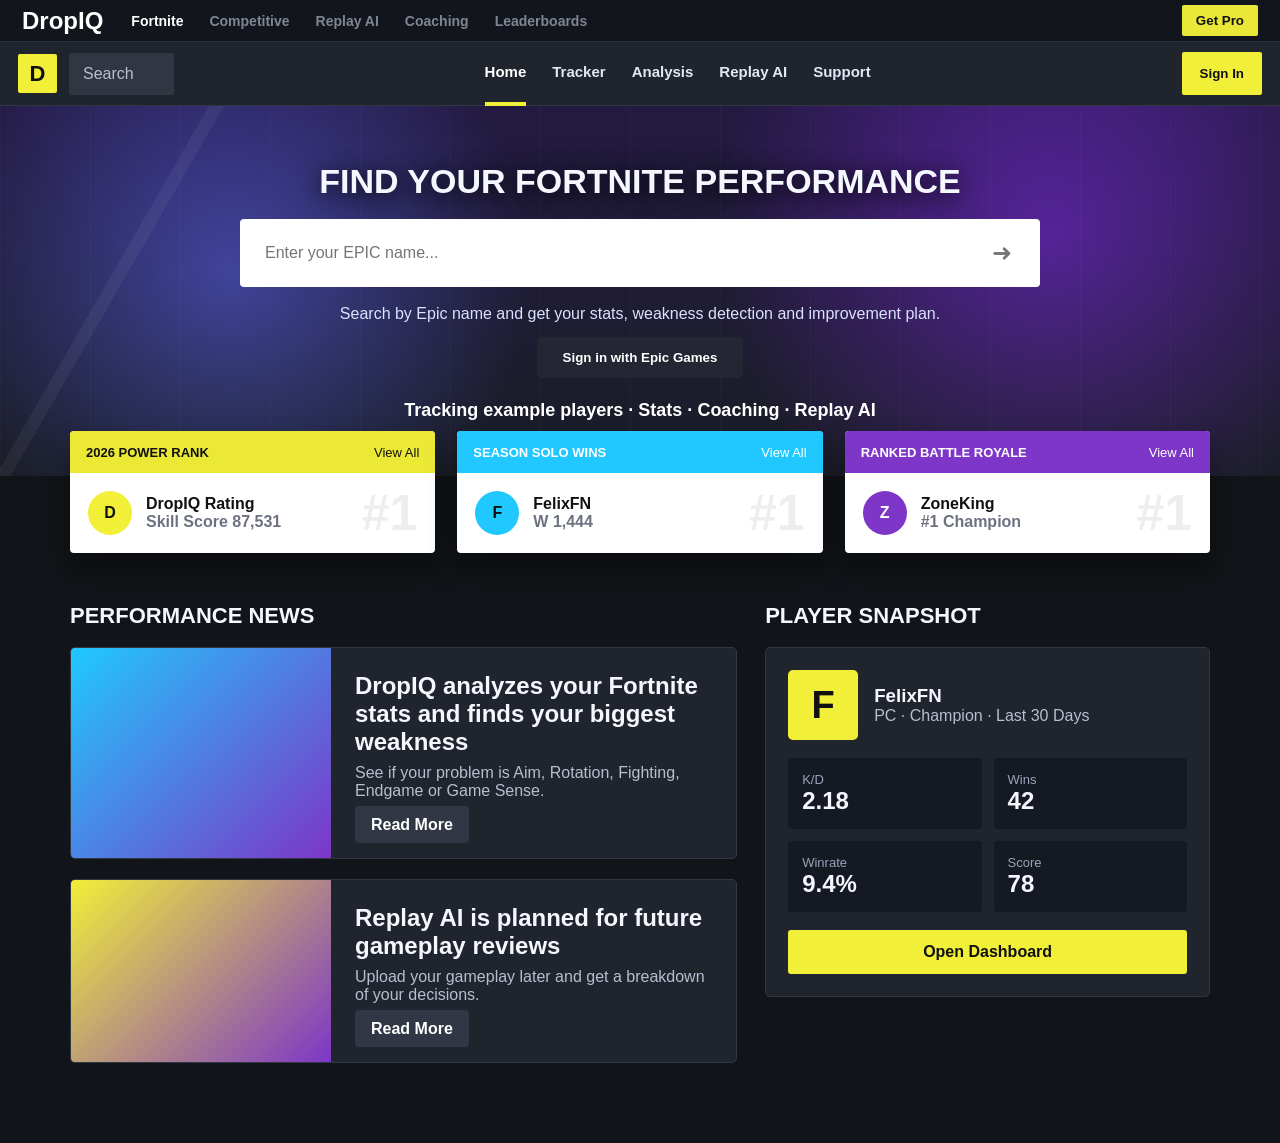
==== index.html @ 52e9e458 "new" ====
<!DOCTYPE html>
<html lang="de">
<head>
  <meta charset="UTF-8" />
  <meta name="viewport" content="width=device-width, initial-scale=1.0" />
  <title>DropIQ | Fortnite Performance Tracker</title>
  <link rel="stylesheet" href="style.css" />
</head>
<body>
  <div class="app">

    <div class="gamebar">
      <div class="game-logo">DropIQ</div>
      <div class="game-tabs">
        <span class="active">Fortnite</span>
        <span>Competitive</span>
        <span>Replay AI</span>
        <span>Coaching</span>
        <span>Leaderboards</span>
      </div>
      <button class="premium-btn">Get Pro</button>
    </div>

    <header class="navbar">
      <div class="left-nav">
        <div class="fn-box">D</div>
        <div class="mini-search">Search</div>
      </div>
      <nav>
        <a class="active" href="index.html">Home</a>
        <a href="dashboard.html">Tracker</a>
        <a href="analysis.html">Analysis</a>
        <a href="replay.html">Replay AI</a>
        <a href="#">Support</a>
      </nav>
      <button class="login-btn">Sign In</button>
    </header>

    <main>
      <section class="hero">
        <div class="hero-bg"></div>
        <div class="hero-inner">
          <h1>FIND YOUR FORTNITE PERFORMANCE</h1>
          <div class="main-search">
            <input id="epicName" type="text" placeholder="Enter your EPIC name..." />
            <button onclick="goTracker()">➜</button>
          </div>
          <p>
            Search by Epic name and get your stats, weakness detection and improvement plan.
          </p>
          <button class="epic-btn">Sign in with Epic Games</button>
          <div class="tracking-line">Tracking example players · Stats · Coaching · Replay AI</div>
        </div>
      </section>

      <section class="ranking-cards">
        <div class="rank-card yellow">
          <div class="rank-head">
            <b>2026 POWER RANK</b>
            <span>View All</span>
          </div>
          <div class="rank-body">
            <div class="avatar">D</div>
            <div>
              <strong>DropIQ Rating</strong>
              <p>Skill Score 87,531</p>
            </div>
            <em>#1</em>
          </div>
        </div>

        <div class="rank-card blue">
          <div class="rank-head">
            <b>SEASON SOLO WINS</b>
            <span>View All</span>
          </div>
          <div class="rank-body">
            <div class="avatar bluea">F</div>
            <div>
              <strong>FelixFN</strong>
              <p>W 1,444</p>
            </div>
            <em>#1</em>
          </div>
        </div>

        <div class="rank-card purple">
          <div class="rank-head">
            <b>RANKED BATTLE ROYALE</b>
            <span>View All</span>
          </div>
          <div class="rank-body">
            <div class="avatar purplea">Z</div>
            <div>
              <strong>ZoneKing</strong>
              <p>#1 Champion</p>
            </div>
            <em>#1</em>
          </div>
        </div>
      </section>

      <section class="content-grid">
        <div class="main-column">
          <h2>PERFORMANCE NEWS</h2>

          <article class="news-card">
            <div class="news-img gradient-one"></div>
            <div>
              <h3>DropIQ analyzes your Fortnite stats and finds your biggest weakness</h3>
              <p>See if your problem is Aim, Rotation, Fighting, Endgame or Game Sense.</p>
              <a href="analysis.html">Read More</a>
            </div>
          </article>

          <article class="news-card">
            <div class="news-img gradient-two"></div>
            <div>
              <h3>Replay AI is planned for future gameplay reviews</h3>
              <p>Upload your gameplay later and get a breakdown of your decisions.</p>
              <a href="replay.html">Read More</a>
            </div>
          </article>
        </div>

        <aside class="side-column">
          <h2>PLAYER SNAPSHOT</h2>
          <div class="snapshot">
            <div class="snapshot-top">
              <div class="big-avatar">F</div>
              <div>
                <h3>FelixFN</h3>
                <p>PC · Champion · Last 30 Days</p>
              </div>
            </div>
            <div class="mini-stats">
              <div><span>K/D</span><b>2.18</b></div>
              <div><span>Wins</span><b>42</b></div>
              <div><span>Winrate</span><b>9.4%</b></div>
              <div><span>Score</span><b>78</b></div>
            </div>
            <a class="full-btn" href="dashboard.html">Open Dashboard</a>
          </div>
        </aside>
      </section>
    </main>
  </div>

  <script src="script.js"></script>
</body>
</html>
---- style.css ----
*{margin:0;padding:0;box-sizing:border-box}
body{font-family:Arial,Helvetica,sans-serif;background:#111418;color:#f5f7ff}
.app{min-height:100vh;background:#111418}
.gamebar{height:42px;background:#12151b;border-bottom:1px solid #2a2f38;display:flex;align-items:center;gap:28px;padding:0 22px;color:#aeb6c7}
.game-logo{font-size:24px;font-weight:900;color:white}
.game-tabs{display:flex;gap:26px;flex:1;font-size:14px;font-weight:700}
.game-tabs span{opacity:.7}.game-tabs .active{opacity:1;color:white}
.premium-btn{background:#e9e737;border:0;padding:8px 14px;font-weight:900;border-radius:2px;color:#111}
.navbar{height:64px;background:#20242c;display:flex;align-items:center;justify-content:space-between;padding:0 18px;border-bottom:1px solid #303642}
.left-nav{display:flex;align-items:center;gap:12px}.fn-box{width:39px;height:39px;background:#f1ef38;color:#111;display:grid;place-items:center;font-weight:900;font-size:22px;border-radius:2px}.mini-search{background:#303642;color:#b8c0d0;padding:12px 40px 12px 14px;border-radius:3px}
nav{display:flex;gap:26px}nav a{color:#e2e8f8;text-decoration:none;font-size:15px;font-weight:800;padding:22px 0}nav a.active{color:white;border-bottom:4px solid #f1ef38}.login-btn{background:#f1ef38;color:#111;border:0;padding:14px 18px;font-weight:900;border-radius:2px}
.hero{height:370px;position:relative;display:flex;align-items:center;justify-content:center;text-align:center;overflow:hidden;background:linear-gradient(rgba(54,21,114,.35),rgba(28,30,38,.4)),radial-gradient(circle at 18% 45%,rgba(95,114,255,.75),transparent 28%),radial-gradient(circle at 82% 35%,rgba(145,47,255,.7),transparent 31%),#191d27}
.hero::before{content:"";position:absolute;inset:0;background:linear-gradient(120deg,transparent 0 14%,rgba(255,255,255,.05) 14% 15%,transparent 15% 100%),repeating-linear-gradient(90deg,rgba(255,255,255,.025) 0 1px,transparent 1px 90px)}
.hero-inner{position:relative;width:min(800px,92%)}.hero h1{font-size:34px;text-shadow:0 3px 22px #000;margin-bottom:18px}.main-search{background:white;border-radius:4px;display:flex;padding:8px;margin-bottom:18px}.main-search input{flex:1;border:0;padding:17px;font-size:16px;outline:0}.main-search button{border:0;background:white;color:#777;font-size:24px;width:60px;cursor:pointer}.hero p{color:#dbe2ff;margin-bottom:14px}.epic-btn{background:#242733;color:white;border:0;padding:13px 26px;border-radius:5px;font-weight:900}.tracking-line{margin-top:22px;font-size:18px;font-weight:700;color:white}
.ranking-cards{max-width:1180px;margin:-45px auto 50px;display:grid;grid-template-columns:repeat(3,1fr);gap:22px;position:relative;z-index:2;padding:0 20px}.rank-card{background:white;color:#111;border-radius:4px;overflow:hidden;box-shadow:0 16px 28px rgba(0,0,0,.4)}.rank-head{height:42px;display:flex;justify-content:space-between;align-items:center;padding:0 16px;font-size:13px;color:white}.yellow .rank-head{background:#ece936;color:#111}.blue .rank-head{background:#20c8ff}.purple .rank-head{background:#7d36c7}.rank-body{position:relative;display:flex;align-items:center;gap:14px;padding:18px}.rank-body p{color:#6c7280;font-weight:800}.rank-body em{position:absolute;right:18px;font-size:50px;color:#eee;font-style:normal;font-weight:900}.avatar{width:44px;height:44px;border-radius:50%;background:#f1ef38;display:grid;place-items:center;font-weight:900}.bluea{background:#20c8ff}.purplea{background:#7d36c7;color:white}
.content-grid{max-width:1180px;margin:0 auto 60px;padding:0 20px;display:grid;grid-template-columns:1.2fr .8fr;gap:28px}.content-grid h2{font-size:22px;margin-bottom:18px}.news-card{background:#20242c;border:1px solid #313744;border-radius:5px;display:grid;grid-template-columns:260px 1fr;margin-bottom:20px;overflow:hidden}.news-img{min-height:140px}.gradient-one{background:linear-gradient(135deg,#20c8ff,#7d36c7)}.gradient-two{background:linear-gradient(135deg,#f1ef38,#7d36c7)}.news-card div:nth-child(2){padding:24px}.news-card h3{font-size:24px;margin-bottom:8px}.news-card p{color:#b6bfd0;margin-bottom:16px}.news-card a{background:#313744;color:white;padding:10px 16px;border-radius:4px;text-decoration:none;font-weight:900}
.snapshot{background:#20242c;border:1px solid #313744;border-radius:5px;padding:22px}.snapshot-top{display:flex;gap:16px;align-items:center;margin-bottom:18px}.big-avatar{width:70px;height:70px;background:#f1ef38;color:#111;display:grid;place-items:center;font-size:38px;font-weight:900;border-radius:5px}.snapshot p{color:#b6bfd0}.mini-stats{display:grid;grid-template-columns:repeat(2,1fr);gap:12px;margin:18px 0}.mini-stats div{background:#151922;padding:14px;border-radius:4px}.mini-stats span{display:block;color:#98a4b8;font-size:13px}.mini-stats b{font-size:24px}.full-btn{display:block;text-align:center;background:#f1ef38;color:#111;text-decoration:none;font-weight:900;padding:13px;border-radius:3px}
.page-wrap{max-width:1180px;margin:0 auto;padding:32px 20px}.profile-banner{background:linear-gradient(135deg,#20242c,#181b22);border:1px solid #313744;border-radius:6px;padding:26px;display:flex;justify-content:space-between;align-items:center;margin-bottom:22px}.profile-left{display:flex;gap:18px;align-items:center}.profile-avatar{width:86px;height:86px;background:#f1ef38;color:#111;display:grid;place-items:center;font-size:46px;font-weight:900;border-radius:5px}.profile-left small{color:#f1ef38;font-weight:900}.profile-left h1{font-size:44px}.profile-left p{color:#b6bfd0}.profile-score{background:#151922;padding:18px 34px;text-align:center;border-radius:5px}.profile-score span{display:block;color:#98a4b8}.profile-score strong{font-size:50px}
.stat-row{display:grid;grid-template-columns:repeat(6,1fr);gap:14px;margin-bottom:22px}.stat-box{background:#20242c;border:1px solid #313744;border-radius:5px;padding:18px}.stat-box span{display:block;color:#98a4b8}.stat-box b{font-size:31px;display:block;margin:8px 0}.stat-box small{color:#5ff2a3;font-weight:800}.dash-grid{display:grid;grid-template-columns:1.2fr .8fr;gap:22px}.panel{background:#20242c;border:1px solid #313744;border-radius:5px;padding:24px}.panel h2{margin-bottom:18px}.skill{margin-bottom:18px}.skill span{color:#dce4f8}.skill b{float:right}.skill div{height:12px;background:#151922;border-radius:99px;margin-top:8px;overflow:hidden}.skill i{display:block;height:100%;background:linear-gradient(90deg,#20c8ff,#7d36c7)}.alert{padding:14px;border-radius:4px;margin-bottom:12px;font-weight:900}.bad{background:rgba(255,76,76,.13);border:1px solid rgba(255,76,76,.35)}.warn{background:rgba(241,239,56,.13);border:1px solid rgba(241,239,56,.35)}.good{background:rgba(75,255,166,.12);border:1px solid rgba(75,255,166,.35)}
.title-block{margin-bottom:24px}.title-block h1{font-size:46px}.title-block p{color:#b6bfd0}.training-grid{display:grid;grid-template-columns:repeat(3,1fr);gap:20px;margin-bottom:24px}.train-card{background:#20242c;border:1px solid #313744;border-radius:5px;padding:24px}.train-card small{color:#f1ef38;font-weight:900}.train-card h2{margin:8px 0 10px}.train-card p{color:#b6bfd0;line-height:1.5}.priority{border-color:#f1ef38}.plan{display:grid;gap:12px}.plan div{background:#151922;padding:14px;border-radius:4px;display:flex;justify-content:space-between}.plan span{color:#b6bfd0}.replay-section{text-align:center;background:radial-gradient(circle at 50% 0,rgba(125,54,199,.35),transparent 42%),#20242c;border:1px solid #313744;border-radius:5px;padding:60px 24px;margin-bottom:24px}.replay-section h1{font-size:48px;margin-bottom:12px}.replay-section p{color:#b6bfd0;max-width:720px;margin:0 auto 24px}.upload-area{border:2px dashed #4a5364;border-radius:6px;max-width:520px;margin:0 auto;padding:34px}.upload-area b{display:block;font-size:24px}.upload-area span{color:#98a4b8}
@media(max-width:950px){.gamebar,.navbar{height:auto;flex-direction:column;padding:14px;gap:14px}nav,.game-tabs{flex-wrap:wrap;justify-content:center}.ranking-cards,.content-grid,.stat-row,.dash-grid,.training-grid{grid-template-columns:1fr}.news-card{grid-template-columns:1fr}.profile-banner{flex-direction:column;align-items:flex-start;gap:18px}.main-search{flex-direction:column}.main-search button{width:100%;padding:12px}.mini-search{display:none}}
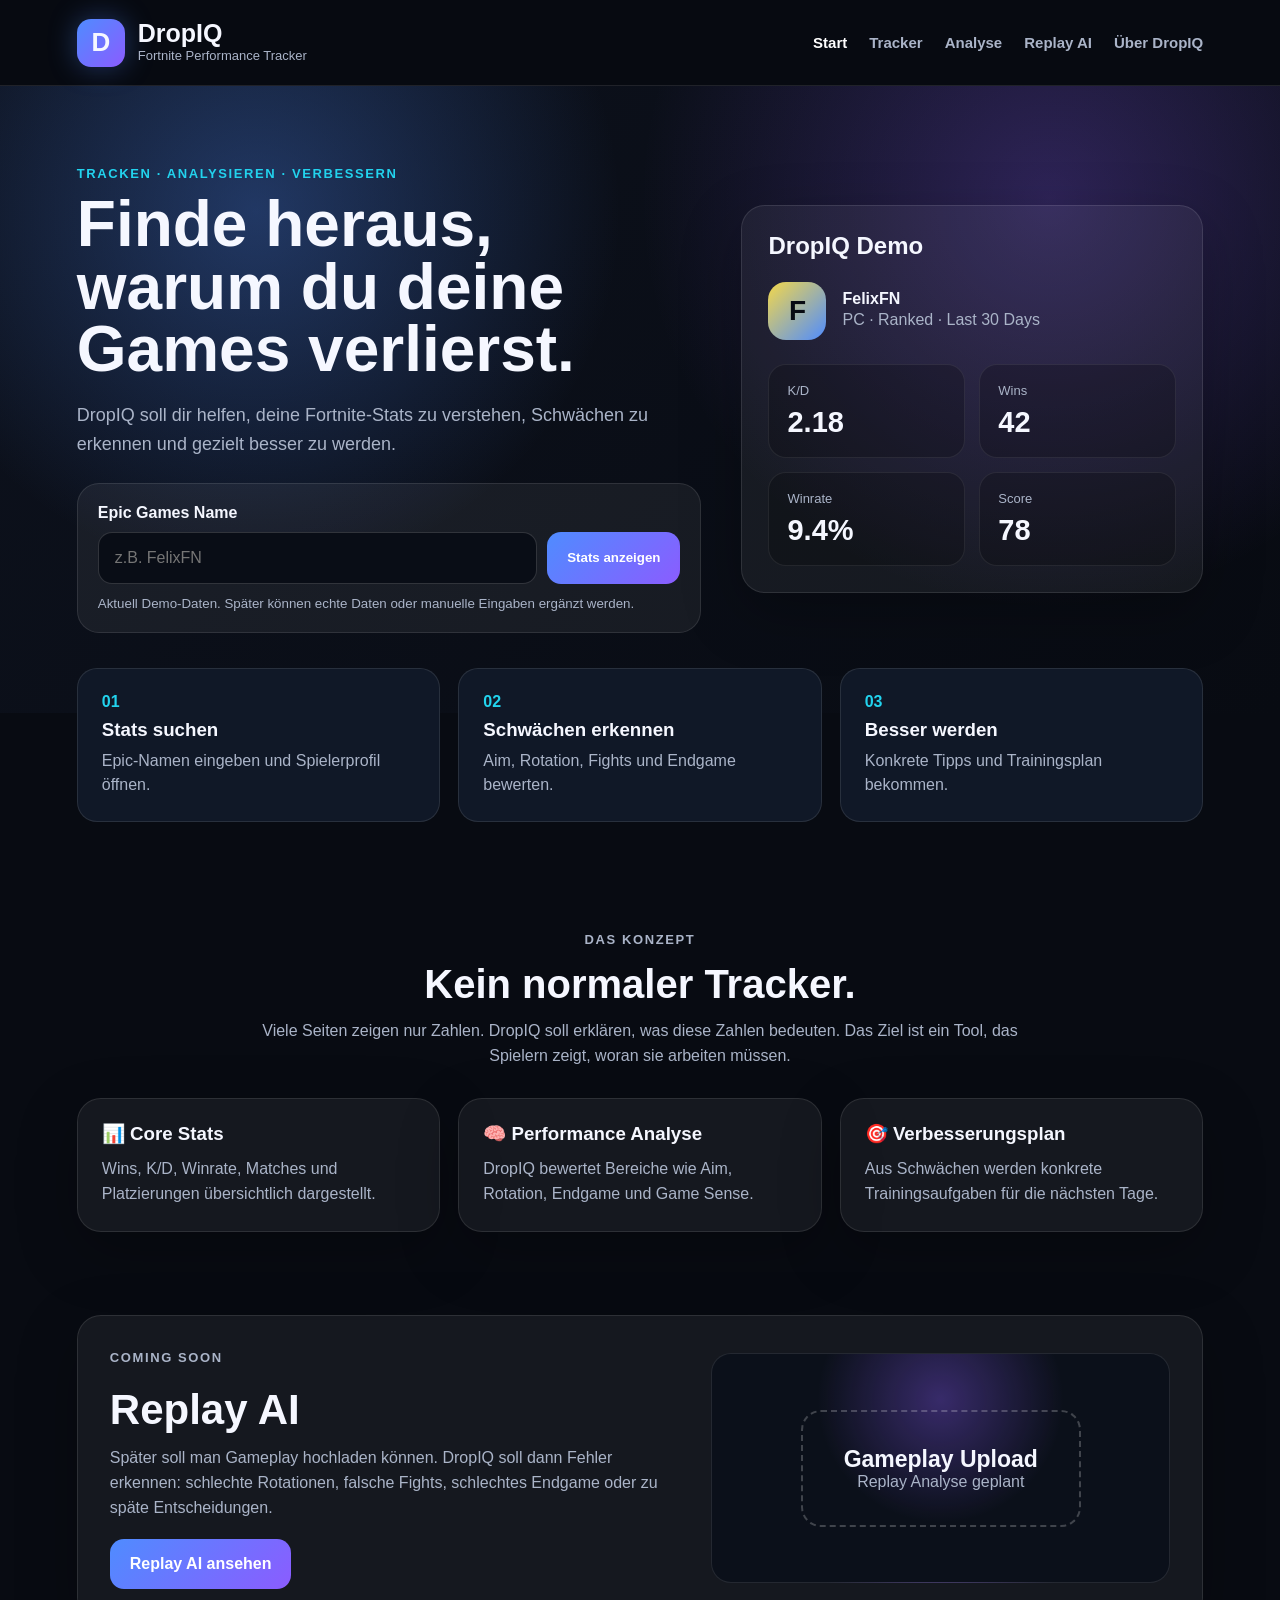
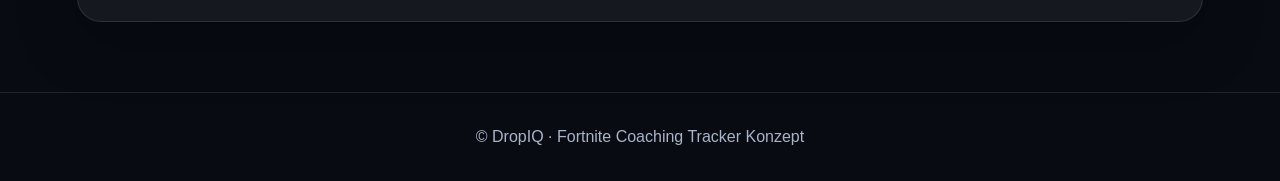
==== commit 92ae4652: "n" ====
--- a/index.html
+++ b/index.html
@@ -3,148 +3,139 @@
 <head>
   <meta charset="UTF-8" />
   <meta name="viewport" content="width=device-width, initial-scale=1.0" />
-  <title>DropIQ | Fortnite Performance Tracker</title>
+  <title>DropIQ | Fortnite Coaching Tracker</title>
   <link rel="stylesheet" href="style.css" />
 </head>
 <body>
-  <div class="app">
 
-    <div class="gamebar">
-      <div class="game-logo">DropIQ</div>
-      <div class="game-tabs">
-        <span class="active">Fortnite</span>
-        <span>Competitive</span>
-        <span>Replay AI</span>
-        <span>Coaching</span>
-        <span>Leaderboards</span>
+  <header class="site-header">
+    <div class="logo">
+      <div class="logo-icon">D</div>
+      <div>
+        <h1>DropIQ</h1>
+        <span>Fortnite Performance Tracker</span>
       </div>
-      <button class="premium-btn">Get Pro</button>
     </div>
 
-    <header class="navbar">
-      <div class="left-nav">
-        <div class="fn-box">D</div>
-        <div class="mini-search">Search</div>
+    <nav>
+      <a href="index.html" class="active">Start</a>
+      <a href="dashboard.html">Tracker</a>
+      <a href="analysis.html">Analyse</a>
+      <a href="replay.html">Replay AI</a>
+      <a href="#about">Über DropIQ</a>
+    </nav>
+  </header>
+
+  <main>
+
+    <section class="hero">
+      <div class="hero-content">
+        <p class="eyebrow">TRACKEN · ANALYSIEREN · VERBESSERN</p>
+        <h2>Finde heraus, warum du deine Games verlierst.</h2>
+        <p class="hero-text">
+          DropIQ soll dir helfen, deine Fortnite-Stats zu verstehen, Schwächen zu erkennen
+          und gezielt besser zu werden.
+        </p>
+
+        <div class="search-panel">
+          <label>Epic Games Name</label>
+          <div class="search-row">
+            <input id="epicName" type="text" placeholder="z.B. FelixFN" />
+            <button onclick="openTracker()">Stats anzeigen</button>
+          </div>
+          <small>Aktuell Demo-Daten. Später können echte Daten oder manuelle Eingaben ergänzt werden.</small>
+        </div>
       </div>
-      <nav>
-        <a class="active" href="index.html">Home</a>
-        <a href="dashboard.html">Tracker</a>
-        <a href="analysis.html">Analysis</a>
-        <a href="replay.html">Replay AI</a>
-        <a href="#">Support</a>
-      </nav>
-      <button class="login-btn">Sign In</button>
-    </header>
 
-    <main>
-      <section class="hero">
-        <div class="hero-bg"></div>
-        <div class="hero-inner">
-          <h1>FIND YOUR FORTNITE PERFORMANCE</h1>
-          <div class="main-search">
-            <input id="epicName" type="text" placeholder="Enter your EPIC name..." />
-            <button onclick="goTracker()">➜</button>
-          </div>
-          <p>
-            Search by Epic name and get your stats, weakness detection and improvement plan.
-          </p>
-          <button class="epic-btn">Sign in with Epic Games</button>
-          <div class="tracking-line">Tracking example players · Stats · Coaching · Replay AI</div>
-        </div>
-      </section>
-
-      <section class="ranking-cards">
-        <div class="rank-card yellow">
-          <div class="rank-head">
-            <b>2026 POWER RANK</b>
-            <span>View All</span>
-          </div>
-          <div class="rank-body">
-            <div class="avatar">D</div>
-            <div>
-              <strong>DropIQ Rating</strong>
-              <p>Skill Score 87,531</p>
-            </div>
-            <em>#1</em>
+      <div class="hero-card">
+        <h3>DropIQ Demo</h3>
+        <div class="demo-player">
+          <div class="player-avatar">F</div>
+          <div>
+            <strong>FelixFN</strong>
+            <span>PC · Ranked · Last 30 Days</span>
           </div>
         </div>
 
-        <div class="rank-card blue">
-          <div class="rank-head">
-            <b>SEASON SOLO WINS</b>
-            <span>View All</span>
-          </div>
-          <div class="rank-body">
-            <div class="avatar bluea">F</div>
-            <div>
-              <strong>FelixFN</strong>
-              <p>W 1,444</p>
-            </div>
-            <em>#1</em>
-          </div>
+        <div class="demo-stats">
+          <div><span>K/D</span><b>2.18</b></div>
+          <div><span>Wins</span><b>42</b></div>
+          <div><span>Winrate</span><b>9.4%</b></div>
+          <div><span>Score</span><b>78</b></div>
         </div>
+      </div>
+    </section>
 
-        <div class="rank-card purple">
-          <div class="rank-head">
-            <b>RANKED BATTLE ROYALE</b>
-            <span>View All</span>
-          </div>
-          <div class="rank-body">
-            <div class="avatar purplea">Z</div>
-            <div>
-              <strong>ZoneKing</strong>
-              <p>#1 Champion</p>
-            </div>
-            <em>#1</em>
-          </div>
+    <section class="info-strip">
+      <div>
+        <b>01</b>
+        <h3>Stats suchen</h3>
+        <p>Epic-Namen eingeben und Spielerprofil öffnen.</p>
+      </div>
+      <div>
+        <b>02</b>
+        <h3>Schwächen erkennen</h3>
+        <p>Aim, Rotation, Fights und Endgame bewerten.</p>
+      </div>
+      <div>
+        <b>03</b>
+        <h3>Besser werden</h3>
+        <p>Konkrete Tipps und Trainingsplan bekommen.</p>
+      </div>
+    </section>
+
+    <section class="section" id="about">
+      <div class="section-title">
+        <p class="eyebrow">DAS KONZEPT</p>
+        <h2>Kein normaler Tracker.</h2>
+        <p>
+          Viele Seiten zeigen nur Zahlen. DropIQ soll erklären, was diese Zahlen bedeuten.
+          Das Ziel ist ein Tool, das Spielern zeigt, woran sie arbeiten müssen.
+        </p>
+      </div>
+
+      <div class="cards">
+        <article class="card">
+          <h3>📊 Core Stats</h3>
+          <p>Wins, K/D, Winrate, Matches und Platzierungen übersichtlich dargestellt.</p>
+        </article>
+
+        <article class="card">
+          <h3>🧠 Performance Analyse</h3>
+          <p>DropIQ bewertet Bereiche wie Aim, Rotation, Endgame und Game Sense.</p>
+        </article>
+
+        <article class="card">
+          <h3>🎯 Verbesserungsplan</h3>
+          <p>Aus Schwächen werden konkrete Trainingsaufgaben für die nächsten Tage.</p>
+        </article>
+      </div>
+    </section>
+
+    <section class="feature-section">
+      <div class="feature-text">
+        <p class="eyebrow">COMING SOON</p>
+        <h2>Replay AI</h2>
+        <p>
+          Später soll man Gameplay hochladen können. DropIQ soll dann Fehler erkennen:
+          schlechte Rotationen, falsche Fights, schlechtes Endgame oder zu späte Entscheidungen.
+        </p>
+        <a href="replay.html">Replay AI ansehen</a>
+      </div>
+
+      <div class="feature-box">
+        <div class="upload-preview">
+          <strong>Gameplay Upload</strong>
+          <span>Replay Analyse geplant</span>
         </div>
-      </section>
+      </div>
+    </section>
 
-      <section class="content-grid">
-        <div class="main-column">
-          <h2>PERFORMANCE NEWS</h2>
+  </main>
 
-          <article class="news-card">
-            <div class="news-img gradient-one"></div>
-            <div>
-              <h3>DropIQ analyzes your Fortnite stats and finds your biggest weakness</h3>
-              <p>See if your problem is Aim, Rotation, Fighting, Endgame or Game Sense.</p>
-              <a href="analysis.html">Read More</a>
-            </div>
-          </article>
-
-          <article class="news-card">
-            <div class="news-img gradient-two"></div>
-            <div>
-              <h3>Replay AI is planned for future gameplay reviews</h3>
-              <p>Upload your gameplay later and get a breakdown of your decisions.</p>
-              <a href="replay.html">Read More</a>
-            </div>
-          </article>
-        </div>
-
-        <aside class="side-column">
-          <h2>PLAYER SNAPSHOT</h2>
-          <div class="snapshot">
-            <div class="snapshot-top">
-              <div class="big-avatar">F</div>
-              <div>
-                <h3>FelixFN</h3>
-                <p>PC · Champion · Last 30 Days</p>
-              </div>
-            </div>
-            <div class="mini-stats">
-              <div><span>K/D</span><b>2.18</b></div>
-              <div><span>Wins</span><b>42</b></div>
-              <div><span>Winrate</span><b>9.4%</b></div>
-              <div><span>Score</span><b>78</b></div>
-            </div>
-            <a class="full-btn" href="dashboard.html">Open Dashboard</a>
-          </div>
-        </aside>
-      </section>
-    </main>
-  </div>
+  <footer>
+    <p>© DropIQ · Fortnite Coaching Tracker Konzept</p>
+  </footer>
 
   <script src="script.js"></script>
 </body>
--- a/style.css
+++ b/style.css
@@ -1,21 +1,564 @@
-*{margin:0;padding:0;box-sizing:border-box}
-body{font-family:Arial,Helvetica,sans-serif;background:#111418;color:#f5f7ff}
-.app{min-height:100vh;background:#111418}
-.gamebar{height:42px;background:#12151b;border-bottom:1px solid #2a2f38;display:flex;align-items:center;gap:28px;padding:0 22px;color:#aeb6c7}
-.game-logo{font-size:24px;font-weight:900;color:white}
-.game-tabs{display:flex;gap:26px;flex:1;font-size:14px;font-weight:700}
-.game-tabs span{opacity:.7}.game-tabs .active{opacity:1;color:white}
-.premium-btn{background:#e9e737;border:0;padding:8px 14px;font-weight:900;border-radius:2px;color:#111}
-.navbar{height:64px;background:#20242c;display:flex;align-items:center;justify-content:space-between;padding:0 18px;border-bottom:1px solid #303642}
-.left-nav{display:flex;align-items:center;gap:12px}.fn-box{width:39px;height:39px;background:#f1ef38;color:#111;display:grid;place-items:center;font-weight:900;font-size:22px;border-radius:2px}.mini-search{background:#303642;color:#b8c0d0;padding:12px 40px 12px 14px;border-radius:3px}
-nav{display:flex;gap:26px}nav a{color:#e2e8f8;text-decoration:none;font-size:15px;font-weight:800;padding:22px 0}nav a.active{color:white;border-bottom:4px solid #f1ef38}.login-btn{background:#f1ef38;color:#111;border:0;padding:14px 18px;font-weight:900;border-radius:2px}
-.hero{height:370px;position:relative;display:flex;align-items:center;justify-content:center;text-align:center;overflow:hidden;background:linear-gradient(rgba(54,21,114,.35),rgba(28,30,38,.4)),radial-gradient(circle at 18% 45%,rgba(95,114,255,.75),transparent 28%),radial-gradient(circle at 82% 35%,rgba(145,47,255,.7),transparent 31%),#191d27}
-.hero::before{content:"";position:absolute;inset:0;background:linear-gradient(120deg,transparent 0 14%,rgba(255,255,255,.05) 14% 15%,transparent 15% 100%),repeating-linear-gradient(90deg,rgba(255,255,255,.025) 0 1px,transparent 1px 90px)}
-.hero-inner{position:relative;width:min(800px,92%)}.hero h1{font-size:34px;text-shadow:0 3px 22px #000;margin-bottom:18px}.main-search{background:white;border-radius:4px;display:flex;padding:8px;margin-bottom:18px}.main-search input{flex:1;border:0;padding:17px;font-size:16px;outline:0}.main-search button{border:0;background:white;color:#777;font-size:24px;width:60px;cursor:pointer}.hero p{color:#dbe2ff;margin-bottom:14px}.epic-btn{background:#242733;color:white;border:0;padding:13px 26px;border-radius:5px;font-weight:900}.tracking-line{margin-top:22px;font-size:18px;font-weight:700;color:white}
-.ranking-cards{max-width:1180px;margin:-45px auto 50px;display:grid;grid-template-columns:repeat(3,1fr);gap:22px;position:relative;z-index:2;padding:0 20px}.rank-card{background:white;color:#111;border-radius:4px;overflow:hidden;box-shadow:0 16px 28px rgba(0,0,0,.4)}.rank-head{height:42px;display:flex;justify-content:space-between;align-items:center;padding:0 16px;font-size:13px;color:white}.yellow .rank-head{background:#ece936;color:#111}.blue .rank-head{background:#20c8ff}.purple .rank-head{background:#7d36c7}.rank-body{position:relative;display:flex;align-items:center;gap:14px;padding:18px}.rank-body p{color:#6c7280;font-weight:800}.rank-body em{position:absolute;right:18px;font-size:50px;color:#eee;font-style:normal;font-weight:900}.avatar{width:44px;height:44px;border-radius:50%;background:#f1ef38;display:grid;place-items:center;font-weight:900}.bluea{background:#20c8ff}.purplea{background:#7d36c7;color:white}
-.content-grid{max-width:1180px;margin:0 auto 60px;padding:0 20px;display:grid;grid-template-columns:1.2fr .8fr;gap:28px}.content-grid h2{font-size:22px;margin-bottom:18px}.news-card{background:#20242c;border:1px solid #313744;border-radius:5px;display:grid;grid-template-columns:260px 1fr;margin-bottom:20px;overflow:hidden}.news-img{min-height:140px}.gradient-one{background:linear-gradient(135deg,#20c8ff,#7d36c7)}.gradient-two{background:linear-gradient(135deg,#f1ef38,#7d36c7)}.news-card div:nth-child(2){padding:24px}.news-card h3{font-size:24px;margin-bottom:8px}.news-card p{color:#b6bfd0;margin-bottom:16px}.news-card a{background:#313744;color:white;padding:10px 16px;border-radius:4px;text-decoration:none;font-weight:900}
-.snapshot{background:#20242c;border:1px solid #313744;border-radius:5px;padding:22px}.snapshot-top{display:flex;gap:16px;align-items:center;margin-bottom:18px}.big-avatar{width:70px;height:70px;background:#f1ef38;color:#111;display:grid;place-items:center;font-size:38px;font-weight:900;border-radius:5px}.snapshot p{color:#b6bfd0}.mini-stats{display:grid;grid-template-columns:repeat(2,1fr);gap:12px;margin:18px 0}.mini-stats div{background:#151922;padding:14px;border-radius:4px}.mini-stats span{display:block;color:#98a4b8;font-size:13px}.mini-stats b{font-size:24px}.full-btn{display:block;text-align:center;background:#f1ef38;color:#111;text-decoration:none;font-weight:900;padding:13px;border-radius:3px}
-.page-wrap{max-width:1180px;margin:0 auto;padding:32px 20px}.profile-banner{background:linear-gradient(135deg,#20242c,#181b22);border:1px solid #313744;border-radius:6px;padding:26px;display:flex;justify-content:space-between;align-items:center;margin-bottom:22px}.profile-left{display:flex;gap:18px;align-items:center}.profile-avatar{width:86px;height:86px;background:#f1ef38;color:#111;display:grid;place-items:center;font-size:46px;font-weight:900;border-radius:5px}.profile-left small{color:#f1ef38;font-weight:900}.profile-left h1{font-size:44px}.profile-left p{color:#b6bfd0}.profile-score{background:#151922;padding:18px 34px;text-align:center;border-radius:5px}.profile-score span{display:block;color:#98a4b8}.profile-score strong{font-size:50px}
-.stat-row{display:grid;grid-template-columns:repeat(6,1fr);gap:14px;margin-bottom:22px}.stat-box{background:#20242c;border:1px solid #313744;border-radius:5px;padding:18px}.stat-box span{display:block;color:#98a4b8}.stat-box b{font-size:31px;display:block;margin:8px 0}.stat-box small{color:#5ff2a3;font-weight:800}.dash-grid{display:grid;grid-template-columns:1.2fr .8fr;gap:22px}.panel{background:#20242c;border:1px solid #313744;border-radius:5px;padding:24px}.panel h2{margin-bottom:18px}.skill{margin-bottom:18px}.skill span{color:#dce4f8}.skill b{float:right}.skill div{height:12px;background:#151922;border-radius:99px;margin-top:8px;overflow:hidden}.skill i{display:block;height:100%;background:linear-gradient(90deg,#20c8ff,#7d36c7)}.alert{padding:14px;border-radius:4px;margin-bottom:12px;font-weight:900}.bad{background:rgba(255,76,76,.13);border:1px solid rgba(255,76,76,.35)}.warn{background:rgba(241,239,56,.13);border:1px solid rgba(241,239,56,.35)}.good{background:rgba(75,255,166,.12);border:1px solid rgba(75,255,166,.35)}
-.title-block{margin-bottom:24px}.title-block h1{font-size:46px}.title-block p{color:#b6bfd0}.training-grid{display:grid;grid-template-columns:repeat(3,1fr);gap:20px;margin-bottom:24px}.train-card{background:#20242c;border:1px solid #313744;border-radius:5px;padding:24px}.train-card small{color:#f1ef38;font-weight:900}.train-card h2{margin:8px 0 10px}.train-card p{color:#b6bfd0;line-height:1.5}.priority{border-color:#f1ef38}.plan{display:grid;gap:12px}.plan div{background:#151922;padding:14px;border-radius:4px;display:flex;justify-content:space-between}.plan span{color:#b6bfd0}.replay-section{text-align:center;background:radial-gradient(circle at 50% 0,rgba(125,54,199,.35),transparent 42%),#20242c;border:1px solid #313744;border-radius:5px;padding:60px 24px;margin-bottom:24px}.replay-section h1{font-size:48px;margin-bottom:12px}.replay-section p{color:#b6bfd0;max-width:720px;margin:0 auto 24px}.upload-area{border:2px dashed #4a5364;border-radius:6px;max-width:520px;margin:0 auto;padding:34px}.upload-area b{display:block;font-size:24px}.upload-area span{color:#98a4b8}
-@media(max-width:950px){.gamebar,.navbar{height:auto;flex-direction:column;padding:14px;gap:14px}nav,.game-tabs{flex-wrap:wrap;justify-content:center}.ranking-cards,.content-grid,.stat-row,.dash-grid,.training-grid{grid-template-columns:1fr}.news-card{grid-template-columns:1fr}.profile-banner{flex-direction:column;align-items:flex-start;gap:18px}.main-search{flex-direction:column}.main-search button{width:100%;padding:12px}.mini-search{display:none}}
+* {
+  margin: 0;
+  padding: 0;
+  box-sizing: border-box;
+}
+
+:root {
+  --bg: #080b12;
+  --panel: #111827;
+  --panel2: #151d2e;
+  --line: rgba(255,255,255,.1);
+  --text: #f5f7ff;
+  --muted: #aab4c8;
+  --blue: #4f8cff;
+  --purple: #8b5cff;
+  --cyan: #22d3ee;
+  --green: #47e6a1;
+  --yellow: #f4d84a;
+  --red: #ff5d6c;
+}
+
+body {
+  font-family: Arial, Helvetica, sans-serif;
+  background: var(--bg);
+  color: var(--text);
+}
+
+.site-header {
+  min-height: 86px;
+  padding: 18px 6%;
+  background: rgba(8, 11, 18, .9);
+  border-bottom: 1px solid var(--line);
+  display: flex;
+  align-items: center;
+  justify-content: space-between;
+  gap: 28px;
+  position: sticky;
+  top: 0;
+  z-index: 10;
+  backdrop-filter: blur(10px);
+}
+
+.logo {
+  display: flex;
+  align-items: center;
+  gap: 13px;
+}
+
+.logo-icon {
+  width: 48px;
+  height: 48px;
+  background: linear-gradient(135deg, var(--blue), var(--purple));
+  border-radius: 14px;
+  display: grid;
+  place-items: center;
+  font-size: 26px;
+  font-weight: 900;
+  box-shadow: 0 0 28px rgba(79,140,255,.35);
+}
+
+.logo h1 {
+  font-size: 25px;
+  line-height: 1;
+}
+
+.logo span {
+  color: var(--muted);
+  font-size: 13px;
+}
+
+nav {
+  display: flex;
+  gap: 22px;
+  flex-wrap: wrap;
+}
+
+nav a {
+  color: var(--muted);
+  text-decoration: none;
+  font-weight: 700;
+  font-size: 15px;
+}
+
+nav a.active,
+nav a:hover {
+  color: white;
+}
+
+.hero {
+  padding: 80px 6%;
+  min-height: 560px;
+  background:
+    radial-gradient(circle at 20% 20%, rgba(79,140,255,.32), transparent 32%),
+    radial-gradient(circle at 82% 18%, rgba(139,92,255,.28), transparent 35%),
+    linear-gradient(135deg, rgba(13,18,30,.92), rgba(8,11,18,.98));
+  display: grid;
+  grid-template-columns: 1.15fr .85fr;
+  align-items: center;
+  gap: 40px;
+}
+
+.eyebrow {
+  color: var(--cyan);
+  font-size: 13px;
+  font-weight: 900;
+  letter-spacing: 1.6px;
+  margin-bottom: 12px;
+  text-transform: uppercase;
+}
+
+.hero h2 {
+  font-size: clamp(38px, 5vw, 72px);
+  line-height: .98;
+  max-width: 760px;
+  margin-bottom: 20px;
+}
+
+.hero-text {
+  color: var(--muted);
+  font-size: 18px;
+  line-height: 1.6;
+  max-width: 640px;
+  margin-bottom: 24px;
+}
+
+.search-panel {
+  background: rgba(255,255,255,.06);
+  border: 1px solid var(--line);
+  padding: 20px;
+  border-radius: 22px;
+  max-width: 680px;
+}
+
+.search-panel label {
+  font-weight: 800;
+  margin-bottom: 10px;
+  display: block;
+}
+
+.search-row {
+  display: flex;
+  gap: 10px;
+  margin-bottom: 10px;
+}
+
+.search-row input {
+  flex: 1;
+  padding: 16px;
+  border-radius: 14px;
+  border: 1px solid rgba(255,255,255,.16);
+  background: #090d16;
+  color: white;
+  outline: none;
+  font-size: 16px;
+}
+
+.search-row button,
+.feature-text a {
+  border: 0;
+  background: linear-gradient(135deg, var(--blue), var(--purple));
+  color: white;
+  padding: 16px 20px;
+  border-radius: 14px;
+  font-weight: 900;
+  cursor: pointer;
+  text-decoration: none;
+  display: inline-block;
+}
+
+.search-panel small {
+  color: var(--muted);
+}
+
+.hero-card,
+.card,
+.panel,
+.stat-card,
+.profile-header,
+.feature-section,
+.replay-hero {
+  background: rgba(255,255,255,.055);
+  border: 1px solid var(--line);
+  border-radius: 24px;
+  box-shadow: 0 20px 60px rgba(0,0,0,.25);
+}
+
+.hero-card {
+  padding: 26px;
+}
+
+.hero-card h3 {
+  margin-bottom: 22px;
+  font-size: 24px;
+}
+
+.demo-player,
+.profile-left {
+  display: flex;
+  align-items: center;
+  gap: 16px;
+}
+
+.player-avatar {
+  width: 58px;
+  height: 58px;
+  border-radius: 18px;
+  background: linear-gradient(135deg, var(--yellow), var(--blue));
+  color: #080b12;
+  display: grid;
+  place-items: center;
+  font-weight: 900;
+  font-size: 28px;
+}
+
+.player-avatar.large {
+  width: 82px;
+  height: 82px;
+  font-size: 42px;
+}
+
+.demo-player span,
+.profile-left p,
+.section-title p,
+.card p,
+.feature-text p,
+.replay-hero p {
+  display: block;
+  color: var(--muted);
+  line-height: 1.55;
+}
+
+.demo-stats {
+  display: grid;
+  grid-template-columns: repeat(2, 1fr);
+  gap: 14px;
+  margin-top: 24px;
+}
+
+.demo-stats div,
+.stat-card {
+  background: rgba(0,0,0,.22);
+  border: 1px solid rgba(255,255,255,.08);
+  padding: 18px;
+  border-radius: 18px;
+}
+
+.demo-stats span,
+.stat-card span,
+.iq-score span {
+  display: block;
+  color: var(--muted);
+  font-size: 13px;
+  margin-bottom: 8px;
+}
+
+.demo-stats b,
+.stat-card b {
+  font-size: 29px;
+}
+
+.info-strip {
+  width: min(1180px, 88%);
+  margin: -45px auto 60px;
+  display: grid;
+  grid-template-columns: repeat(3, 1fr);
+  gap: 18px;
+  position: relative;
+  z-index: 2;
+}
+
+.info-strip div {
+  background: #101827;
+  border: 1px solid var(--line);
+  border-radius: 20px;
+  padding: 24px;
+}
+
+.info-strip b {
+  color: var(--cyan);
+}
+
+.info-strip h3 {
+  margin: 8px 0;
+}
+
+.info-strip p {
+  color: var(--muted);
+  line-height: 1.5;
+}
+
+.section,
+.page {
+  width: min(1180px, 88%);
+  margin: 0 auto;
+  padding: 48px 0;
+}
+
+.section-title {
+  max-width: 760px;
+  margin-bottom: 30px;
+  text-align: center;
+  margin-left: auto;
+  margin-right: auto;
+}
+
+.section-title.left {
+  text-align: left;
+  margin-left: 0;
+}
+
+.section-title h2 {
+  font-size: 40px;
+  margin-bottom: 12px;
+}
+
+.cards {
+  display: grid;
+  grid-template-columns: repeat(3, 1fr);
+  gap: 18px;
+}
+
+.card {
+  padding: 24px;
+}
+
+.card h3 {
+  margin-bottom: 12px;
+}
+
+.card.priority {
+  border-color: rgba(34,211,238,.5);
+}
+
+.feature-section {
+  width: min(1180px, 88%);
+  margin: 35px auto 70px;
+  padding: 32px;
+  display: grid;
+  grid-template-columns: 1fr .8fr;
+  gap: 28px;
+  align-items: center;
+}
+
+.feature-text h2 {
+  font-size: 42px;
+  margin-bottom: 12px;
+}
+
+.feature-text p {
+  margin-bottom: 18px;
+}
+
+.feature-box {
+  min-height: 230px;
+  background:
+    radial-gradient(circle at 50% 20%, rgba(139,92,255,.35), transparent 42%),
+    #0b101a;
+  border-radius: 20px;
+  display: grid;
+  place-items: center;
+  border: 1px solid var(--line);
+}
+
+.upload-preview,
+.upload-box {
+  border: 2px dashed rgba(255,255,255,.22);
+  border-radius: 20px;
+  padding: 34px;
+  text-align: center;
+  min-width: 280px;
+}
+
+.upload-preview strong,
+.upload-box strong {
+  display: block;
+  font-size: 23px;
+}
+
+.upload-preview span,
+.upload-box span {
+  color: var(--muted);
+}
+
+.profile-header {
+  padding: 28px;
+  display: flex;
+  justify-content: space-between;
+  gap: 18px;
+  align-items: center;
+  margin-bottom: 22px;
+}
+
+.profile-left h2 {
+  font-size: 44px;
+}
+
+.iq-score {
+  text-align: center;
+  background: rgba(0,0,0,.24);
+  padding: 18px 36px;
+  border-radius: 18px;
+}
+
+.iq-score strong {
+  font-size: 52px;
+}
+
+.stats-grid {
+  display: grid;
+  grid-template-columns: repeat(6, 1fr);
+  gap: 14px;
+  margin-bottom: 22px;
+}
+
+.stat-card small {
+  color: var(--green);
+  font-weight: 800;
+}
+
+.dashboard-grid {
+  display: grid;
+  grid-template-columns: 1.1fr .9fr;
+  gap: 22px;
+}
+
+.panel {
+  padding: 26px;
+}
+
+.panel h3 {
+  font-size: 24px;
+  margin-bottom: 20px;
+}
+
+.skill {
+  margin-bottom: 18px;
+}
+
+.skill > div:first-child {
+  display: flex;
+  justify-content: space-between;
+  margin-bottom: 8px;
+}
+
+.bar {
+  height: 12px;
+  border-radius: 999px;
+  background: rgba(255,255,255,.09);
+  overflow: hidden;
+}
+
+.bar i {
+  display: block;
+  height: 100%;
+  border-radius: 999px;
+  background: linear-gradient(90deg, var(--blue), var(--purple));
+}
+
+.notice {
+  padding: 16px;
+  border-radius: 16px;
+  margin-bottom: 14px;
+  background: rgba(0,0,0,.22);
+  border: 1px solid var(--line);
+}
+
+.notice p {
+  color: var(--muted);
+  margin-top: 6px;
+  line-height: 1.45;
+}
+
+.notice.bad {
+  border-color: rgba(255,93,108,.45);
+}
+
+.notice.warning {
+  border-color: rgba(244,216,74,.45);
+}
+
+.notice.good {
+  border-color: rgba(71,230,161,.45);
+}
+
+.training-panel {
+  margin-top: 24px;
+}
+
+.training-list {
+  display: grid;
+  gap: 12px;
+}
+
+.training-list div {
+  display: flex;
+  justify-content: space-between;
+  gap: 14px;
+  background: rgba(0,0,0,.22);
+  border-radius: 14px;
+  padding: 15px;
+}
+
+.training-list span {
+  color: var(--muted);
+}
+
+.replay-hero {
+  text-align: center;
+  padding: 60px 28px;
+  margin-bottom: 24px;
+  background:
+    radial-gradient(circle at 50% 0%, rgba(139,92,255,.35), transparent 42%),
+    rgba(255,255,255,.055);
+}
+
+.replay-hero h2 {
+  font-size: 44px;
+  max-width: 850px;
+  margin: 0 auto 14px;
+}
+
+.upload-box {
+  max-width: 500px;
+  margin: 26px auto 0;
+}
+
+footer {
+  padding: 35px 6%;
+  text-align: center;
+  color: var(--muted);
+  border-top: 1px solid var(--line);
+}
+
+@media (max-width: 980px) {
+  .site-header {
+    flex-direction: column;
+    align-items: flex-start;
+  }
+
+  .hero,
+  .feature-section,
+  .dashboard-grid {
+    grid-template-columns: 1fr;
+  }
+
+  .info-strip,
+  .cards,
+  .stats-grid {
+    grid-template-columns: 1fr;
+  }
+
+  .search-row {
+    flex-direction: column;
+  }
+
+  .profile-header {
+    flex-direction: column;
+    align-items: flex-start;
+  }
+
+  .training-list div {
+    flex-direction: column;
+  }
+}
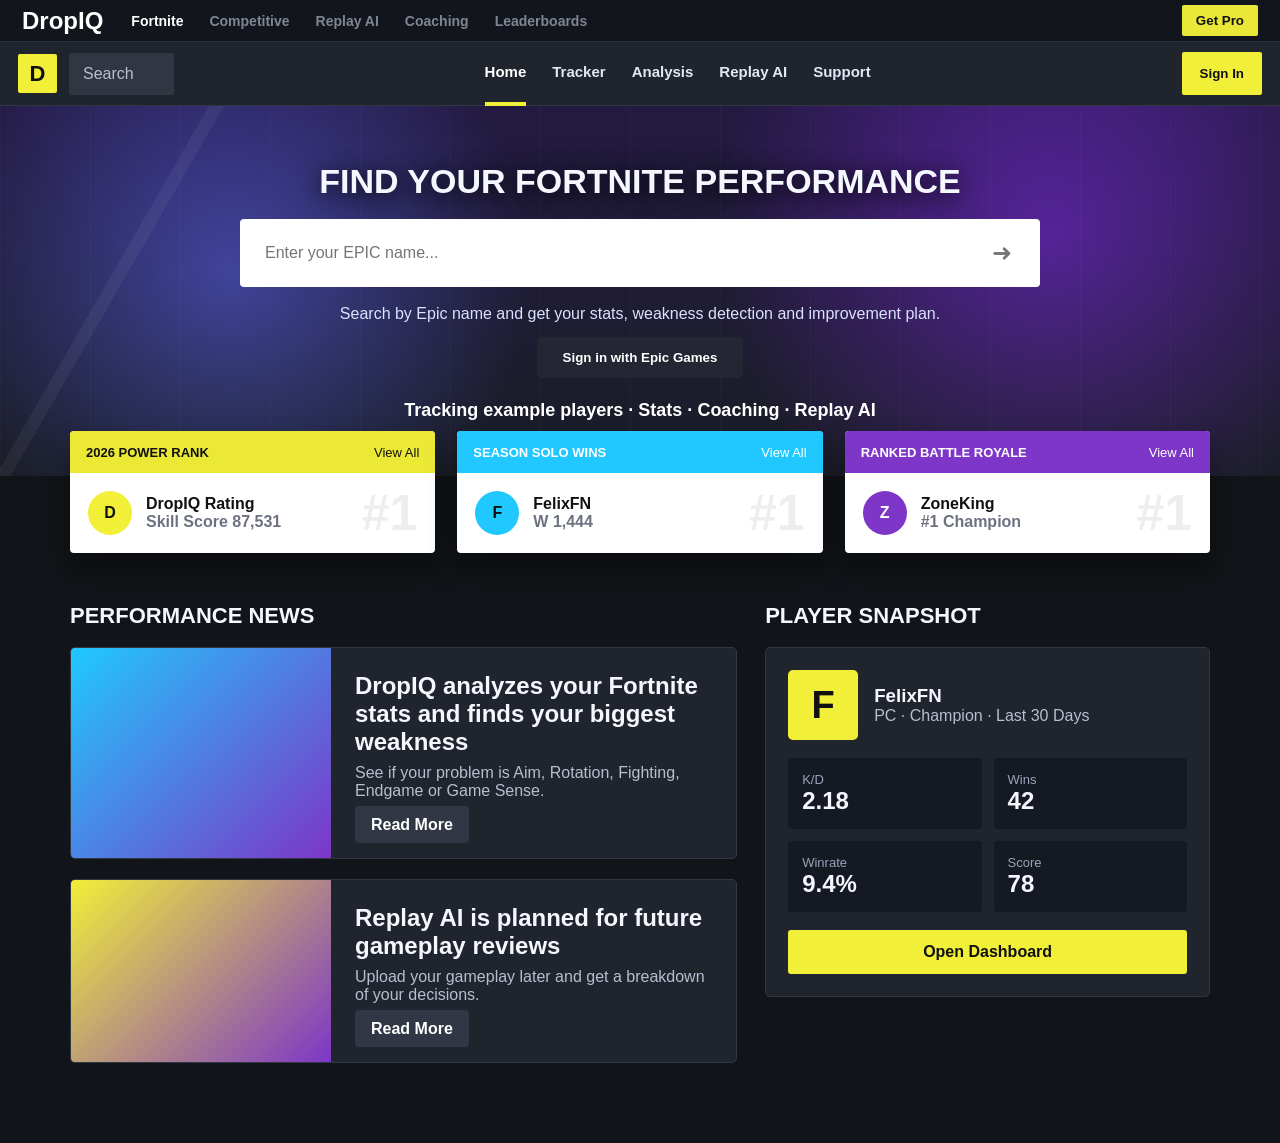
==== commit 3aeb4803: "xsy" ====
--- a/index.html
+++ b/index.html
@@ -3,139 +3,148 @@
 <head>
   <meta charset="UTF-8" />
   <meta name="viewport" content="width=device-width, initial-scale=1.0" />
-  <title>DropIQ | Fortnite Coaching Tracker</title>
+  <title>DropIQ | Fortnite Performance Tracker</title>
   <link rel="stylesheet" href="style.css" />
 </head>
 <body>
+  <div class="app">
 
-  <header class="site-header">
-    <div class="logo">
-      <div class="logo-icon">D</div>
-      <div>
-        <h1>DropIQ</h1>
-        <span>Fortnite Performance Tracker</span>
+    <div class="gamebar">
+      <div class="game-logo">DropIQ</div>
+      <div class="game-tabs">
+        <span class="active">Fortnite</span>
+        <span>Competitive</span>
+        <span>Replay AI</span>
+        <span>Coaching</span>
+        <span>Leaderboards</span>
       </div>
+      <button class="premium-btn">Get Pro</button>
     </div>
 
-    <nav>
-      <a href="index.html" class="active">Start</a>
-      <a href="dashboard.html">Tracker</a>
-      <a href="analysis.html">Analyse</a>
-      <a href="replay.html">Replay AI</a>
-      <a href="#about">Über DropIQ</a>
-    </nav>
-  </header>
+    <header class="navbar">
+      <div class="left-nav">
+        <div class="fn-box">D</div>
+        <div class="mini-search">Search</div>
+      </div>
+      <nav>
+        <a class="active" href="index.html">Home</a>
+        <a href="dashboard.html">Tracker</a>
+        <a href="analysis.html">Analysis</a>
+        <a href="replay.html">Replay AI</a>
+        <a href="#">Support</a>
+      </nav>
+      <button class="login-btn">Sign In</button>
+    </header>
 
-  <main>
+    <main>
+      <section class="hero">
+        <div class="hero-bg"></div>
+        <div class="hero-inner">
+          <h1>FIND YOUR FORTNITE PERFORMANCE</h1>
+          <div class="main-search">
+            <input id="epicName" type="text" placeholder="Enter your EPIC name..." />
+            <button onclick="goTracker()">➜</button>
+          </div>
+          <p>
+            Search by Epic name and get your stats, weakness detection and improvement plan.
+          </p>
+          <button class="epic-btn">Sign in with Epic Games</button>
+          <div class="tracking-line">Tracking example players · Stats · Coaching · Replay AI</div>
+        </div>
+      </section>
 
-    <section class="hero">
-      <div class="hero-content">
-        <p class="eyebrow">TRACKEN · ANALYSIEREN · VERBESSERN</p>
-        <h2>Finde heraus, warum du deine Games verlierst.</h2>
-        <p class="hero-text">
-          DropIQ soll dir helfen, deine Fortnite-Stats zu verstehen, Schwächen zu erkennen
-          und gezielt besser zu werden.
-        </p>
-
-        <div class="search-panel">
-          <label>Epic Games Name</label>
-          <div class="search-row">
-            <input id="epicName" type="text" placeholder="z.B. FelixFN" />
-            <button onclick="openTracker()">Stats anzeigen</button>
+      <section class="ranking-cards">
+        <div class="rank-card yellow">
+          <div class="rank-head">
+            <b>2026 POWER RANK</b>
+            <span>View All</span>
           </div>
-          <small>Aktuell Demo-Daten. Später können echte Daten oder manuelle Eingaben ergänzt werden.</small>
-        </div>
-      </div>
-
-      <div class="hero-card">
-        <h3>DropIQ Demo</h3>
-        <div class="demo-player">
-          <div class="player-avatar">F</div>
-          <div>
-            <strong>FelixFN</strong>
-            <span>PC · Ranked · Last 30 Days</span>
+          <div class="rank-body">
+            <div class="avatar">D</div>
+            <div>
+              <strong>DropIQ Rating</strong>
+              <p>Skill Score 87,531</p>
+            </div>
+            <em>#1</em>
           </div>
         </div>
 
-        <div class="demo-stats">
-          <div><span>K/D</span><b>2.18</b></div>
-          <div><span>Wins</span><b>42</b></div>
-          <div><span>Winrate</span><b>9.4%</b></div>
-          <div><span>Score</span><b>78</b></div>
+        <div class="rank-card blue">
+          <div class="rank-head">
+            <b>SEASON SOLO WINS</b>
+            <span>View All</span>
+          </div>
+          <div class="rank-body">
+            <div class="avatar bluea">F</div>
+            <div>
+              <strong>FelixFN</strong>
+              <p>W 1,444</p>
+            </div>
+            <em>#1</em>
+          </div>
         </div>
-      </div>
-    </section>
 
-    <section class="info-strip">
-      <div>
-        <b>01</b>
-        <h3>Stats suchen</h3>
-        <p>Epic-Namen eingeben und Spielerprofil öffnen.</p>
-      </div>
-      <div>
-        <b>02</b>
-        <h3>Schwächen erkennen</h3>
-        <p>Aim, Rotation, Fights und Endgame bewerten.</p>
-      </div>
-      <div>
-        <b>03</b>
-        <h3>Besser werden</h3>
-        <p>Konkrete Tipps und Trainingsplan bekommen.</p>
-      </div>
-    </section>
+        <div class="rank-card purple">
+          <div class="rank-head">
+            <b>RANKED BATTLE ROYALE</b>
+            <span>View All</span>
+          </div>
+          <div class="rank-body">
+            <div class="avatar purplea">Z</div>
+            <div>
+              <strong>ZoneKing</strong>
+              <p>#1 Champion</p>
+            </div>
+            <em>#1</em>
+          </div>
+        </div>
+      </section>
 
-    <section class="section" id="about">
-      <div class="section-title">
-        <p class="eyebrow">DAS KONZEPT</p>
-        <h2>Kein normaler Tracker.</h2>
-        <p>
-          Viele Seiten zeigen nur Zahlen. DropIQ soll erklären, was diese Zahlen bedeuten.
-          Das Ziel ist ein Tool, das Spielern zeigt, woran sie arbeiten müssen.
-        </p>
-      </div>
+      <section class="content-grid">
+        <div class="main-column">
+          <h2>PERFORMANCE NEWS</h2>
 
-      <div class="cards">
-        <article class="card">
-          <h3>📊 Core Stats</h3>
-          <p>Wins, K/D, Winrate, Matches und Platzierungen übersichtlich dargestellt.</p>
-        </article>
+          <article class="news-card">
+            <div class="news-img gradient-one"></div>
+            <div>
+              <h3>DropIQ analyzes your Fortnite stats and finds your biggest weakness</h3>
+              <p>See if your problem is Aim, Rotation, Fighting, Endgame or Game Sense.</p>
+              <a href="analysis.html">Read More</a>
+            </div>
+          </article>
 
-        <article class="card">
-          <h3>🧠 Performance Analyse</h3>
-          <p>DropIQ bewertet Bereiche wie Aim, Rotation, Endgame und Game Sense.</p>
-        </article>
+          <article class="news-card">
+            <div class="news-img gradient-two"></div>
+            <div>
+              <h3>Replay AI is planned for future gameplay reviews</h3>
+              <p>Upload your gameplay later and get a breakdown of your decisions.</p>
+              <a href="replay.html">Read More</a>
+            </div>
+          </article>
+        </div>
 
-        <article class="card">
-          <h3>🎯 Verbesserungsplan</h3>
-          <p>Aus Schwächen werden konkrete Trainingsaufgaben für die nächsten Tage.</p>
-        </article>
-      </div>
-    </section>
-
-    <section class="feature-section">
-      <div class="feature-text">
-        <p class="eyebrow">COMING SOON</p>
-        <h2>Replay AI</h2>
-        <p>
-          Später soll man Gameplay hochladen können. DropIQ soll dann Fehler erkennen:
-          schlechte Rotationen, falsche Fights, schlechtes Endgame oder zu späte Entscheidungen.
-        </p>
-        <a href="replay.html">Replay AI ansehen</a>
-      </div>
-
-      <div class="feature-box">
-        <div class="upload-preview">
-          <strong>Gameplay Upload</strong>
-          <span>Replay Analyse geplant</span>
-        </div>
-      </div>
-    </section>
-
-  </main>
-
-  <footer>
-    <p>© DropIQ · Fortnite Coaching Tracker Konzept</p>
-  </footer>
+        <aside class="side-column">
+          <h2>PLAYER SNAPSHOT</h2>
+          <div class="snapshot">
+            <div class="snapshot-top">
+              <div class="big-avatar">F</div>
+              <div>
+                <h3>FelixFN</h3>
+                <p>PC · Champion · Last 30 Days</p>
+              </div>
+            </div>
+            <div class="mini-stats">
+              <div><span>K/D</span><b>2.18</b></div>
+              <div><span>Wins</span><b>42</b></div>
+              <div><span>Winrate</span><b>9.4%</b></div>
+              <div><span>Score</span><b>78</b></div>
+            </div>
+            <a class="full-btn" href="dashboard.html">Open Dashboard</a>
+          </div>
+        </aside>
+      </section>
+    </main>
+  </div>
 
   <script src="script.js"></script>
 </body>
--- a/style.css
+++ b/style.css
@@ -1,564 +1,21 @@
-* {
-  margin: 0;
-  padding: 0;
-  box-sizing: border-box;
-}
-
-:root {
-  --bg: #080b12;
-  --panel: #111827;
-  --panel2: #151d2e;
-  --line: rgba(255,255,255,.1);
-  --text: #f5f7ff;
-  --muted: #aab4c8;
-  --blue: #4f8cff;
-  --purple: #8b5cff;
-  --cyan: #22d3ee;
-  --green: #47e6a1;
-  --yellow: #f4d84a;
-  --red: #ff5d6c;
-}
-
-body {
-  font-family: Arial, Helvetica, sans-serif;
-  background: var(--bg);
-  color: var(--text);
-}
-
-.site-header {
-  min-height: 86px;
-  padding: 18px 6%;
-  background: rgba(8, 11, 18, .9);
-  border-bottom: 1px solid var(--line);
-  display: flex;
-  align-items: center;
-  justify-content: space-between;
-  gap: 28px;
-  position: sticky;
-  top: 0;
-  z-index: 10;
-  backdrop-filter: blur(10px);
-}
-
-.logo {
-  display: flex;
-  align-items: center;
-  gap: 13px;
-}
-
-.logo-icon {
-  width: 48px;
-  height: 48px;
-  background: linear-gradient(135deg, var(--blue), var(--purple));
-  border-radius: 14px;
-  display: grid;
-  place-items: center;
-  font-size: 26px;
-  font-weight: 900;
-  box-shadow: 0 0 28px rgba(79,140,255,.35);
-}
-
-.logo h1 {
-  font-size: 25px;
-  line-height: 1;
-}
-
-.logo span {
-  color: var(--muted);
-  font-size: 13px;
-}
-
-nav {
-  display: flex;
-  gap: 22px;
-  flex-wrap: wrap;
-}
-
-nav a {
-  color: var(--muted);
-  text-decoration: none;
-  font-weight: 700;
-  font-size: 15px;
-}
-
-nav a.active,
-nav a:hover {
-  color: white;
-}
-
-.hero {
-  padding: 80px 6%;
-  min-height: 560px;
-  background:
-    radial-gradient(circle at 20% 20%, rgba(79,140,255,.32), transparent 32%),
-    radial-gradient(circle at 82% 18%, rgba(139,92,255,.28), transparent 35%),
-    linear-gradient(135deg, rgba(13,18,30,.92), rgba(8,11,18,.98));
-  display: grid;
-  grid-template-columns: 1.15fr .85fr;
-  align-items: center;
-  gap: 40px;
-}
-
-.eyebrow {
-  color: var(--cyan);
-  font-size: 13px;
-  font-weight: 900;
-  letter-spacing: 1.6px;
-  margin-bottom: 12px;
-  text-transform: uppercase;
-}
-
-.hero h2 {
-  font-size: clamp(38px, 5vw, 72px);
-  line-height: .98;
-  max-width: 760px;
-  margin-bottom: 20px;
-}
-
-.hero-text {
-  color: var(--muted);
-  font-size: 18px;
-  line-height: 1.6;
-  max-width: 640px;
-  margin-bottom: 24px;
-}
-
-.search-panel {
-  background: rgba(255,255,255,.06);
-  border: 1px solid var(--line);
-  padding: 20px;
-  border-radius: 22px;
-  max-width: 680px;
-}
-
-.search-panel label {
-  font-weight: 800;
-  margin-bottom: 10px;
-  display: block;
-}
-
-.search-row {
-  display: flex;
-  gap: 10px;
-  margin-bottom: 10px;
-}
-
-.search-row input {
-  flex: 1;
-  padding: 16px;
-  border-radius: 14px;
-  border: 1px solid rgba(255,255,255,.16);
-  background: #090d16;
-  color: white;
-  outline: none;
-  font-size: 16px;
-}
-
-.search-row button,
-.feature-text a {
-  border: 0;
-  background: linear-gradient(135deg, var(--blue), var(--purple));
-  color: white;
-  padding: 16px 20px;
-  border-radius: 14px;
-  font-weight: 900;
-  cursor: pointer;
-  text-decoration: none;
-  display: inline-block;
-}
-
-.search-panel small {
-  color: var(--muted);
-}
-
-.hero-card,
-.card,
-.panel,
-.stat-card,
-.profile-header,
-.feature-section,
-.replay-hero {
-  background: rgba(255,255,255,.055);
-  border: 1px solid var(--line);
-  border-radius: 24px;
-  box-shadow: 0 20px 60px rgba(0,0,0,.25);
-}
-
-.hero-card {
-  padding: 26px;
-}
-
-.hero-card h3 {
-  margin-bottom: 22px;
-  font-size: 24px;
-}
-
-.demo-player,
-.profile-left {
-  display: flex;
-  align-items: center;
-  gap: 16px;
-}
-
-.player-avatar {
-  width: 58px;
-  height: 58px;
-  border-radius: 18px;
-  background: linear-gradient(135deg, var(--yellow), var(--blue));
-  color: #080b12;
-  display: grid;
-  place-items: center;
-  font-weight: 900;
-  font-size: 28px;
-}
-
-.player-avatar.large {
-  width: 82px;
-  height: 82px;
-  font-size: 42px;
-}
-
-.demo-player span,
-.profile-left p,
-.section-title p,
-.card p,
-.feature-text p,
-.replay-hero p {
-  display: block;
-  color: var(--muted);
-  line-height: 1.55;
-}
-
-.demo-stats {
-  display: grid;
-  grid-template-columns: repeat(2, 1fr);
-  gap: 14px;
-  margin-top: 24px;
-}
-
-.demo-stats div,
-.stat-card {
-  background: rgba(0,0,0,.22);
-  border: 1px solid rgba(255,255,255,.08);
-  padding: 18px;
-  border-radius: 18px;
-}
-
-.demo-stats span,
-.stat-card span,
-.iq-score span {
-  display: block;
-  color: var(--muted);
-  font-size: 13px;
-  margin-bottom: 8px;
-}
-
-.demo-stats b,
-.stat-card b {
-  font-size: 29px;
-}
-
-.info-strip {
-  width: min(1180px, 88%);
-  margin: -45px auto 60px;
-  display: grid;
-  grid-template-columns: repeat(3, 1fr);
-  gap: 18px;
-  position: relative;
-  z-index: 2;
-}
-
-.info-strip div {
-  background: #101827;
-  border: 1px solid var(--line);
-  border-radius: 20px;
-  padding: 24px;
-}
-
-.info-strip b {
-  color: var(--cyan);
-}
-
-.info-strip h3 {
-  margin: 8px 0;
-}
-
-.info-strip p {
-  color: var(--muted);
-  line-height: 1.5;
-}
-
-.section,
-.page {
-  width: min(1180px, 88%);
-  margin: 0 auto;
-  padding: 48px 0;
-}
-
-.section-title {
-  max-width: 760px;
-  margin-bottom: 30px;
-  text-align: center;
-  margin-left: auto;
-  margin-right: auto;
-}
-
-.section-title.left {
-  text-align: left;
-  margin-left: 0;
-}
-
-.section-title h2 {
-  font-size: 40px;
-  margin-bottom: 12px;
-}
-
-.cards {
-  display: grid;
-  grid-template-columns: repeat(3, 1fr);
-  gap: 18px;
-}
-
-.card {
-  padding: 24px;
-}
-
-.card h3 {
-  margin-bottom: 12px;
-}
-
-.card.priority {
-  border-color: rgba(34,211,238,.5);
-}
-
-.feature-section {
-  width: min(1180px, 88%);
-  margin: 35px auto 70px;
-  padding: 32px;
-  display: grid;
-  grid-template-columns: 1fr .8fr;
-  gap: 28px;
-  align-items: center;
-}
-
-.feature-text h2 {
-  font-size: 42px;
-  margin-bottom: 12px;
-}
-
-.feature-text p {
-  margin-bottom: 18px;
-}
-
-.feature-box {
-  min-height: 230px;
-  background:
-    radial-gradient(circle at 50% 20%, rgba(139,92,255,.35), transparent 42%),
-    #0b101a;
-  border-radius: 20px;
-  display: grid;
-  place-items: center;
-  border: 1px solid var(--line);
-}
-
-.upload-preview,
-.upload-box {
-  border: 2px dashed rgba(255,255,255,.22);
-  border-radius: 20px;
-  padding: 34px;
-  text-align: center;
-  min-width: 280px;
-}
-
-.upload-preview strong,
-.upload-box strong {
-  display: block;
-  font-size: 23px;
-}
-
-.upload-preview span,
-.upload-box span {
-  color: var(--muted);
-}
-
-.profile-header {
-  padding: 28px;
-  display: flex;
-  justify-content: space-between;
-  gap: 18px;
-  align-items: center;
-  margin-bottom: 22px;
-}
-
-.profile-left h2 {
-  font-size: 44px;
-}
-
-.iq-score {
-  text-align: center;
-  background: rgba(0,0,0,.24);
-  padding: 18px 36px;
-  border-radius: 18px;
-}
-
-.iq-score strong {
-  font-size: 52px;
-}
-
-.stats-grid {
-  display: grid;
-  grid-template-columns: repeat(6, 1fr);
-  gap: 14px;
-  margin-bottom: 22px;
-}
-
-.stat-card small {
-  color: var(--green);
-  font-weight: 800;
-}
-
-.dashboard-grid {
-  display: grid;
-  grid-template-columns: 1.1fr .9fr;
-  gap: 22px;
-}
-
-.panel {
-  padding: 26px;
-}
-
-.panel h3 {
-  font-size: 24px;
-  margin-bottom: 20px;
-}
-
-.skill {
-  margin-bottom: 18px;
-}
-
-.skill > div:first-child {
-  display: flex;
-  justify-content: space-between;
-  margin-bottom: 8px;
-}
-
-.bar {
-  height: 12px;
-  border-radius: 999px;
-  background: rgba(255,255,255,.09);
-  overflow: hidden;
-}
-
-.bar i {
-  display: block;
-  height: 100%;
-  border-radius: 999px;
-  background: linear-gradient(90deg, var(--blue), var(--purple));
-}
-
-.notice {
-  padding: 16px;
-  border-radius: 16px;
-  margin-bottom: 14px;
-  background: rgba(0,0,0,.22);
-  border: 1px solid var(--line);
-}
-
-.notice p {
-  color: var(--muted);
-  margin-top: 6px;
-  line-height: 1.45;
-}
-
-.notice.bad {
-  border-color: rgba(255,93,108,.45);
-}
-
-.notice.warning {
-  border-color: rgba(244,216,74,.45);
-}
-
-.notice.good {
-  border-color: rgba(71,230,161,.45);
-}
-
-.training-panel {
-  margin-top: 24px;
-}
-
-.training-list {
-  display: grid;
-  gap: 12px;
-}
-
-.training-list div {
-  display: flex;
-  justify-content: space-between;
-  gap: 14px;
-  background: rgba(0,0,0,.22);
-  border-radius: 14px;
-  padding: 15px;
-}
-
-.training-list span {
-  color: var(--muted);
-}
-
-.replay-hero {
-  text-align: center;
-  padding: 60px 28px;
-  margin-bottom: 24px;
-  background:
-    radial-gradient(circle at 50% 0%, rgba(139,92,255,.35), transparent 42%),
-    rgba(255,255,255,.055);
-}
-
-.replay-hero h2 {
-  font-size: 44px;
-  max-width: 850px;
-  margin: 0 auto 14px;
-}
-
-.upload-box {
-  max-width: 500px;
-  margin: 26px auto 0;
-}
-
-footer {
-  padding: 35px 6%;
-  text-align: center;
-  color: var(--muted);
-  border-top: 1px solid var(--line);
-}
-
-@media (max-width: 980px) {
-  .site-header {
-    flex-direction: column;
-    align-items: flex-start;
-  }
-
-  .hero,
-  .feature-section,
-  .dashboard-grid {
-    grid-template-columns: 1fr;
-  }
-
-  .info-strip,
-  .cards,
-  .stats-grid {
-    grid-template-columns: 1fr;
-  }
-
-  .search-row {
-    flex-direction: column;
-  }
-
-  .profile-header {
-    flex-direction: column;
-    align-items: flex-start;
-  }
-
-  .training-list div {
-    flex-direction: column;
-  }
-}
+*{margin:0;padding:0;box-sizing:border-box}
+body{font-family:Arial,Helvetica,sans-serif;background:#111418;color:#f5f7ff}
+.app{min-height:100vh;background:#111418}
+.gamebar{height:42px;background:#12151b;border-bottom:1px solid #2a2f38;display:flex;align-items:center;gap:28px;padding:0 22px;color:#aeb6c7}
+.game-logo{font-size:24px;font-weight:900;color:white}
+.game-tabs{display:flex;gap:26px;flex:1;font-size:14px;font-weight:700}
+.game-tabs span{opacity:.7}.game-tabs .active{opacity:1;color:white}
+.premium-btn{background:#e9e737;border:0;padding:8px 14px;font-weight:900;border-radius:2px;color:#111}
+.navbar{height:64px;background:#20242c;display:flex;align-items:center;justify-content:space-between;padding:0 18px;border-bottom:1px solid #303642}
+.left-nav{display:flex;align-items:center;gap:12px}.fn-box{width:39px;height:39px;background:#f1ef38;color:#111;display:grid;place-items:center;font-weight:900;font-size:22px;border-radius:2px}.mini-search{background:#303642;color:#b8c0d0;padding:12px 40px 12px 14px;border-radius:3px}
+nav{display:flex;gap:26px}nav a{color:#e2e8f8;text-decoration:none;font-size:15px;font-weight:800;padding:22px 0}nav a.active{color:white;border-bottom:4px solid #f1ef38}.login-btn{background:#f1ef38;color:#111;border:0;padding:14px 18px;font-weight:900;border-radius:2px}
+.hero{height:370px;position:relative;display:flex;align-items:center;justify-content:center;text-align:center;overflow:hidden;background:linear-gradient(rgba(54,21,114,.35),rgba(28,30,38,.4)),radial-gradient(circle at 18% 45%,rgba(95,114,255,.75),transparent 28%),radial-gradient(circle at 82% 35%,rgba(145,47,255,.7),transparent 31%),#191d27}
+.hero::before{content:"";position:absolute;inset:0;background:linear-gradient(120deg,transparent 0 14%,rgba(255,255,255,.05) 14% 15%,transparent 15% 100%),repeating-linear-gradient(90deg,rgba(255,255,255,.025) 0 1px,transparent 1px 90px)}
+.hero-inner{position:relative;width:min(800px,92%)}.hero h1{font-size:34px;text-shadow:0 3px 22px #000;margin-bottom:18px}.main-search{background:white;border-radius:4px;display:flex;padding:8px;margin-bottom:18px}.main-search input{flex:1;border:0;padding:17px;font-size:16px;outline:0}.main-search button{border:0;background:white;color:#777;font-size:24px;width:60px;cursor:pointer}.hero p{color:#dbe2ff;margin-bottom:14px}.epic-btn{background:#242733;color:white;border:0;padding:13px 26px;border-radius:5px;font-weight:900}.tracking-line{margin-top:22px;font-size:18px;font-weight:700;color:white}
+.ranking-cards{max-width:1180px;margin:-45px auto 50px;display:grid;grid-template-columns:repeat(3,1fr);gap:22px;position:relative;z-index:2;padding:0 20px}.rank-card{background:white;color:#111;border-radius:4px;overflow:hidden;box-shadow:0 16px 28px rgba(0,0,0,.4)}.rank-head{height:42px;display:flex;justify-content:space-between;align-items:center;padding:0 16px;font-size:13px;color:white}.yellow .rank-head{background:#ece936;color:#111}.blue .rank-head{background:#20c8ff}.purple .rank-head{background:#7d36c7}.rank-body{position:relative;display:flex;align-items:center;gap:14px;padding:18px}.rank-body p{color:#6c7280;font-weight:800}.rank-body em{position:absolute;right:18px;font-size:50px;color:#eee;font-style:normal;font-weight:900}.avatar{width:44px;height:44px;border-radius:50%;background:#f1ef38;display:grid;place-items:center;font-weight:900}.bluea{background:#20c8ff}.purplea{background:#7d36c7;color:white}
+.content-grid{max-width:1180px;margin:0 auto 60px;padding:0 20px;display:grid;grid-template-columns:1.2fr .8fr;gap:28px}.content-grid h2{font-size:22px;margin-bottom:18px}.news-card{background:#20242c;border:1px solid #313744;border-radius:5px;display:grid;grid-template-columns:260px 1fr;margin-bottom:20px;overflow:hidden}.news-img{min-height:140px}.gradient-one{background:linear-gradient(135deg,#20c8ff,#7d36c7)}.gradient-two{background:linear-gradient(135deg,#f1ef38,#7d36c7)}.news-card div:nth-child(2){padding:24px}.news-card h3{font-size:24px;margin-bottom:8px}.news-card p{color:#b6bfd0;margin-bottom:16px}.news-card a{background:#313744;color:white;padding:10px 16px;border-radius:4px;text-decoration:none;font-weight:900}
+.snapshot{background:#20242c;border:1px solid #313744;border-radius:5px;padding:22px}.snapshot-top{display:flex;gap:16px;align-items:center;margin-bottom:18px}.big-avatar{width:70px;height:70px;background:#f1ef38;color:#111;display:grid;place-items:center;font-size:38px;font-weight:900;border-radius:5px}.snapshot p{color:#b6bfd0}.mini-stats{display:grid;grid-template-columns:repeat(2,1fr);gap:12px;margin:18px 0}.mini-stats div{background:#151922;padding:14px;border-radius:4px}.mini-stats span{display:block;color:#98a4b8;font-size:13px}.mini-stats b{font-size:24px}.full-btn{display:block;text-align:center;background:#f1ef38;color:#111;text-decoration:none;font-weight:900;padding:13px;border-radius:3px}
+.page-wrap{max-width:1180px;margin:0 auto;padding:32px 20px}.profile-banner{background:linear-gradient(135deg,#20242c,#181b22);border:1px solid #313744;border-radius:6px;padding:26px;display:flex;justify-content:space-between;align-items:center;margin-bottom:22px}.profile-left{display:flex;gap:18px;align-items:center}.profile-avatar{width:86px;height:86px;background:#f1ef38;color:#111;display:grid;place-items:center;font-size:46px;font-weight:900;border-radius:5px}.profile-left small{color:#f1ef38;font-weight:900}.profile-left h1{font-size:44px}.profile-left p{color:#b6bfd0}.profile-score{background:#151922;padding:18px 34px;text-align:center;border-radius:5px}.profile-score span{display:block;color:#98a4b8}.profile-score strong{font-size:50px}
+.stat-row{display:grid;grid-template-columns:repeat(6,1fr);gap:14px;margin-bottom:22px}.stat-box{background:#20242c;border:1px solid #313744;border-radius:5px;padding:18px}.stat-box span{display:block;color:#98a4b8}.stat-box b{font-size:31px;display:block;margin:8px 0}.stat-box small{color:#5ff2a3;font-weight:800}.dash-grid{display:grid;grid-template-columns:1.2fr .8fr;gap:22px}.panel{background:#20242c;border:1px solid #313744;border-radius:5px;padding:24px}.panel h2{margin-bottom:18px}.skill{margin-bottom:18px}.skill span{color:#dce4f8}.skill b{float:right}.skill div{height:12px;background:#151922;border-radius:99px;margin-top:8px;overflow:hidden}.skill i{display:block;height:100%;background:linear-gradient(90deg,#20c8ff,#7d36c7)}.alert{padding:14px;border-radius:4px;margin-bottom:12px;font-weight:900}.bad{background:rgba(255,76,76,.13);border:1px solid rgba(255,76,76,.35)}.warn{background:rgba(241,239,56,.13);border:1px solid rgba(241,239,56,.35)}.good{background:rgba(75,255,166,.12);border:1px solid rgba(75,255,166,.35)}
+.title-block{margin-bottom:24px}.title-block h1{font-size:46px}.title-block p{color:#b6bfd0}.training-grid{display:grid;grid-template-columns:repeat(3,1fr);gap:20px;margin-bottom:24px}.train-card{background:#20242c;border:1px solid #313744;border-radius:5px;padding:24px}.train-card small{color:#f1ef38;font-weight:900}.train-card h2{margin:8px 0 10px}.train-card p{color:#b6bfd0;line-height:1.5}.priority{border-color:#f1ef38}.plan{display:grid;gap:12px}.plan div{background:#151922;padding:14px;border-radius:4px;display:flex;justify-content:space-between}.plan span{color:#b6bfd0}.replay-section{text-align:center;background:radial-gradient(circle at 50% 0,rgba(125,54,199,.35),transparent 42%),#20242c;border:1px solid #313744;border-radius:5px;padding:60px 24px;margin-bottom:24px}.replay-section h1{font-size:48px;margin-bottom:12px}.replay-section p{color:#b6bfd0;max-width:720px;margin:0 auto 24px}.upload-area{border:2px dashed #4a5364;border-radius:6px;max-width:520px;margin:0 auto;padding:34px}.upload-area b{display:block;font-size:24px}.upload-area span{color:#98a4b8}
+@media(max-width:950px){.gamebar,.navbar{height:auto;flex-direction:column;padding:14px;gap:14px}nav,.game-tabs{flex-wrap:wrap;justify-content:center}.ranking-cards,.content-grid,.stat-row,.dash-grid,.training-grid{grid-template-columns:1fr}.news-card{grid-template-columns:1fr}.profile-banner{flex-direction:column;align-items:flex-start;gap:18px}.main-search{flex-direction:column}.main-search button{width:100%;padding:12px}.mini-search{display:none}}
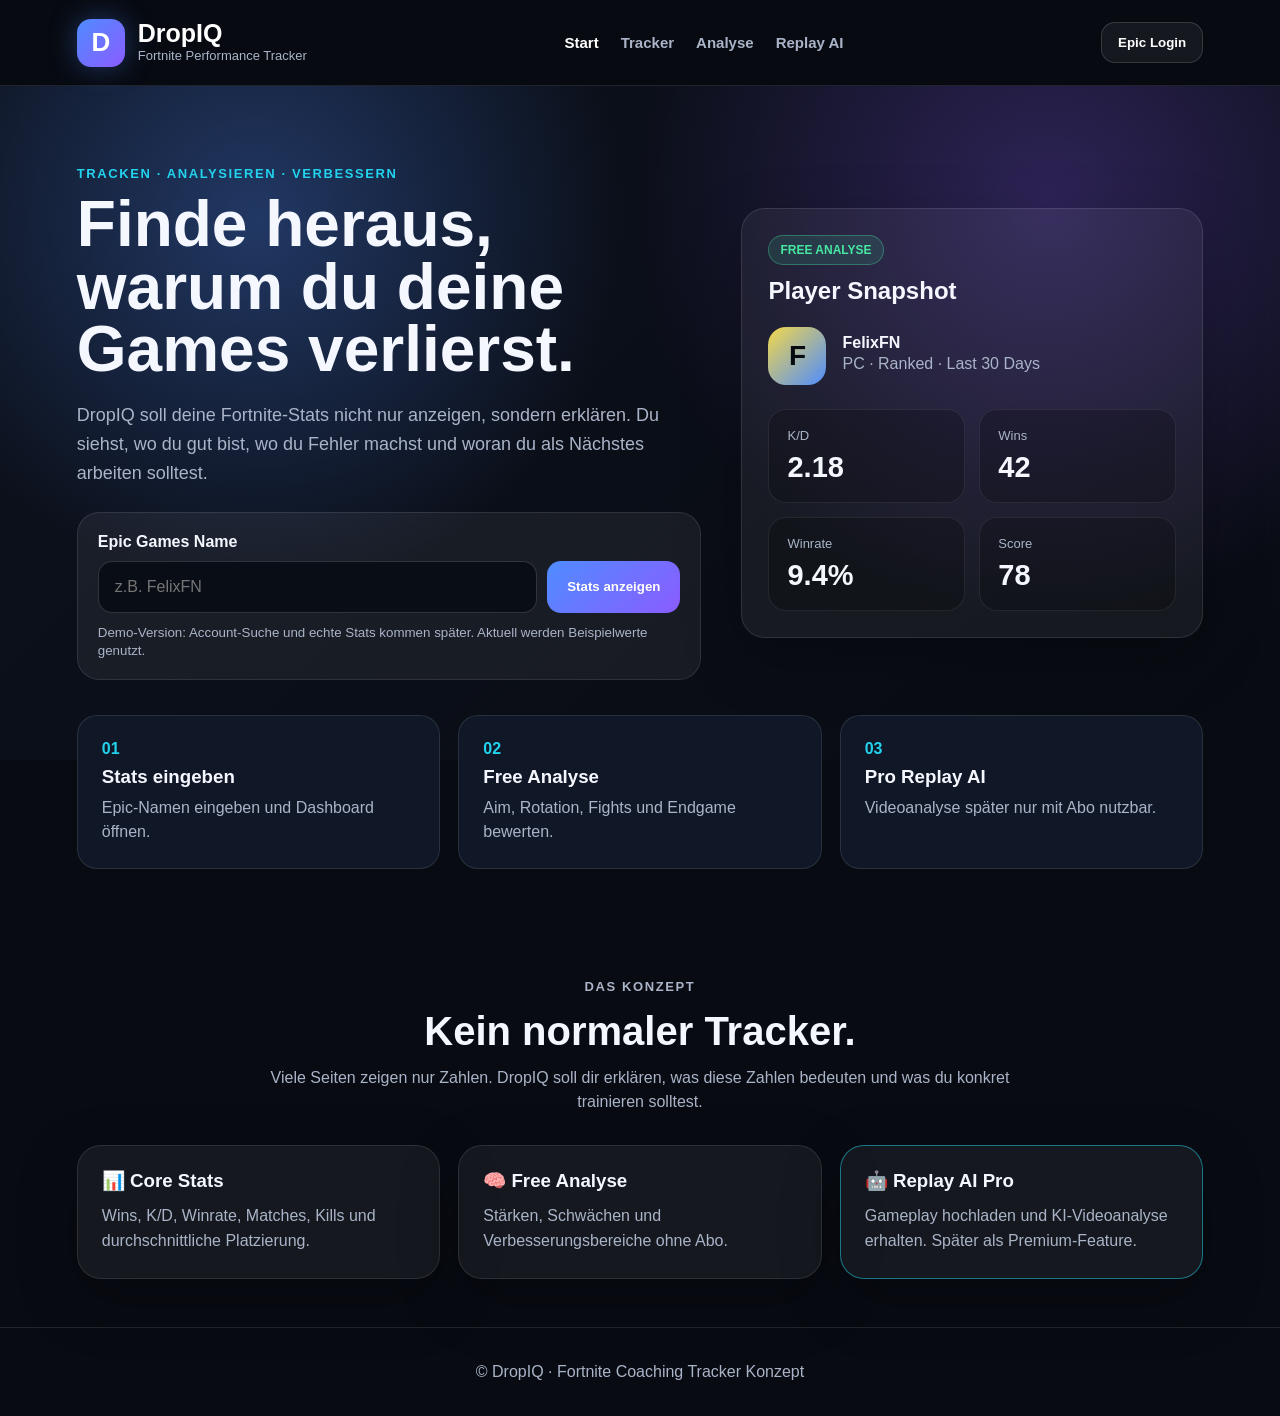
==== commit 963a7951: "ll" ====
--- a/index.html
+++ b/index.html
@@ -3,149 +3,121 @@
 <head>
   <meta charset="UTF-8" />
   <meta name="viewport" content="width=device-width, initial-scale=1.0" />
-  <title>DropIQ | Fortnite Performance Tracker</title>
+  <title>DropIQ | Fortnite Coaching Tracker</title>
   <link rel="stylesheet" href="style.css" />
 </head>
 <body>
-  <div class="app">
 
-    <div class="gamebar">
-      <div class="game-logo">DropIQ</div>
-      <div class="game-tabs">
-        <span class="active">Fortnite</span>
-        <span>Competitive</span>
-        <span>Replay AI</span>
-        <span>Coaching</span>
-        <span>Leaderboards</span>
+<header class="site-header">
+  <a class="logo" href="index.html">
+    <div class="logo-icon">D</div>
+    <div>
+      <h1>DropIQ</h1>
+      <span>Fortnite Performance Tracker</span>
+    </div>
+  </a>
+
+  <nav>
+    <a href="index.html" class="active">Start</a>
+    <a href="dashboard.html">Tracker</a>
+    <a href="analysis.html">Analyse</a>
+    <a href="replay.html">Replay AI</a>
+  </nav>
+
+  <button class="login-button" onclick="demoLogin()">Epic Login</button>
+</header>
+
+<main>
+  <section class="hero main-hero">
+    <div class="hero-content">
+      <p class="eyebrow">TRACKEN · ANALYSIEREN · VERBESSERN</p>
+      <h2>Finde heraus, warum du deine Games verlierst.</h2>
+      <p class="hero-text">
+        DropIQ soll deine Fortnite-Stats nicht nur anzeigen, sondern erklären.
+        Du siehst, wo du gut bist, wo du Fehler machst und woran du als Nächstes arbeiten solltest.
+      </p>
+
+      <div class="search-panel">
+        <label>Epic Games Name</label>
+        <div class="search-row">
+          <input id="epicName" type="text" placeholder="z.B. FelixFN" />
+          <button onclick="openTracker()">Stats anzeigen</button>
+        </div>
+        <small>Demo-Version: Account-Suche und echte Stats kommen später. Aktuell werden Beispielwerte genutzt.</small>
       </div>
-      <button class="premium-btn">Get Pro</button>
     </div>
 
-    <header class="navbar">
-      <div class="left-nav">
-        <div class="fn-box">D</div>
-        <div class="mini-search">Search</div>
+    <div class="hero-card">
+      <div class="status-pill free">FREE ANALYSE</div>
+      <h3>Player Snapshot</h3>
+      <div class="demo-player">
+        <div class="player-avatar">F</div>
+        <div>
+          <strong>FelixFN</strong>
+          <span>PC · Ranked · Last 30 Days</span>
+        </div>
       </div>
-      <nav>
-        <a class="active" href="index.html">Home</a>
-        <a href="dashboard.html">Tracker</a>
-        <a href="analysis.html">Analysis</a>
-        <a href="replay.html">Replay AI</a>
-        <a href="#">Support</a>
-      </nav>
-      <button class="login-btn">Sign In</button>
-    </header>
 
-    <main>
-      <section class="hero">
-        <div class="hero-bg"></div>
-        <div class="hero-inner">
-          <h1>FIND YOUR FORTNITE PERFORMANCE</h1>
-          <div class="main-search">
-            <input id="epicName" type="text" placeholder="Enter your EPIC name..." />
-            <button onclick="goTracker()">➜</button>
-          </div>
-          <p>
-            Search by Epic name and get your stats, weakness detection and improvement plan.
-          </p>
-          <button class="epic-btn">Sign in with Epic Games</button>
-          <div class="tracking-line">Tracking example players · Stats · Coaching · Replay AI</div>
-        </div>
-      </section>
+      <div class="demo-stats">
+        <div><span>K/D</span><b>2.18</b></div>
+        <div><span>Wins</span><b>42</b></div>
+        <div><span>Winrate</span><b>9.4%</b></div>
+        <div><span>Score</span><b>78</b></div>
+      </div>
+    </div>
+  </section>
 
-      <section class="ranking-cards">
-        <div class="rank-card yellow">
-          <div class="rank-head">
-            <b>2026 POWER RANK</b>
-            <span>View All</span>
-          </div>
-          <div class="rank-body">
-            <div class="avatar">D</div>
-            <div>
-              <strong>DropIQ Rating</strong>
-              <p>Skill Score 87,531</p>
-            </div>
-            <em>#1</em>
-          </div>
-        </div>
+  <section class="info-strip">
+    <div>
+      <b>01</b>
+      <h3>Stats eingeben</h3>
+      <p>Epic-Namen eingeben und Dashboard öffnen.</p>
+    </div>
+    <div>
+      <b>02</b>
+      <h3>Free Analyse</h3>
+      <p>Aim, Rotation, Fights und Endgame bewerten.</p>
+    </div>
+    <div>
+      <b>03</b>
+      <h3>Pro Replay AI</h3>
+      <p>Videoanalyse später nur mit Abo nutzbar.</p>
+    </div>
+  </section>
 
-        <div class="rank-card blue">
-          <div class="rank-head">
-            <b>SEASON SOLO WINS</b>
-            <span>View All</span>
-          </div>
-          <div class="rank-body">
-            <div class="avatar bluea">F</div>
-            <div>
-              <strong>FelixFN</strong>
-              <p>W 1,444</p>
-            </div>
-            <em>#1</em>
-          </div>
-        </div>
+  <section class="section">
+    <div class="section-title">
+      <p class="eyebrow">DAS KONZEPT</p>
+      <h2>Kein normaler Tracker.</h2>
+      <p>
+        Viele Seiten zeigen nur Zahlen. DropIQ soll dir erklären, was diese Zahlen bedeuten
+        und was du konkret trainieren solltest.
+      </p>
+    </div>
 
-        <div class="rank-card purple">
-          <div class="rank-head">
-            <b>RANKED BATTLE ROYALE</b>
-            <span>View All</span>
-          </div>
-          <div class="rank-body">
-            <div class="avatar purplea">Z</div>
-            <div>
-              <strong>ZoneKing</strong>
-              <p>#1 Champion</p>
-            </div>
-            <em>#1</em>
-          </div>
-        </div>
-      </section>
+    <div class="cards">
+      <article class="card">
+        <h3>📊 Core Stats</h3>
+        <p>Wins, K/D, Winrate, Matches, Kills und durchschnittliche Platzierung.</p>
+      </article>
 
-      <section class="content-grid">
-        <div class="main-column">
-          <h2>PERFORMANCE NEWS</h2>
+      <article class="card">
+        <h3>🧠 Free Analyse</h3>
+        <p>Stärken, Schwächen und Verbesserungsbereiche ohne Abo.</p>
+      </article>
 
-          <article class="news-card">
-            <div class="news-img gradient-one"></div>
-            <div>
-              <h3>DropIQ analyzes your Fortnite stats and finds your biggest weakness</h3>
-              <p>See if your problem is Aim, Rotation, Fighting, Endgame or Game Sense.</p>
-              <a href="analysis.html">Read More</a>
-            </div>
-          </article>
+      <article class="card premium-border">
+        <h3>🤖 Replay AI Pro</h3>
+        <p>Gameplay hochladen und KI-Videoanalyse erhalten. Später als Premium-Feature.</p>
+      </article>
+    </div>
+  </section>
+</main>
 
-          <article class="news-card">
-            <div class="news-img gradient-two"></div>
-            <div>
-              <h3>Replay AI is planned for future gameplay reviews</h3>
-              <p>Upload your gameplay later and get a breakdown of your decisions.</p>
-              <a href="replay.html">Read More</a>
-            </div>
-          </article>
-        </div>
+<footer>
+  <p>© DropIQ · Fortnite Coaching Tracker Konzept</p>
+</footer>
 
-        <aside class="side-column">
-          <h2>PLAYER SNAPSHOT</h2>
-          <div class="snapshot">
-            <div class="snapshot-top">
-              <div class="big-avatar">F</div>
-              <div>
-                <h3>FelixFN</h3>
-                <p>PC · Champion · Last 30 Days</p>
-              </div>
-            </div>
-            <div class="mini-stats">
-              <div><span>K/D</span><b>2.18</b></div>
-              <div><span>Wins</span><b>42</b></div>
-              <div><span>Winrate</span><b>9.4%</b></div>
-              <div><span>Score</span><b>78</b></div>
-            </div>
-            <a class="full-btn" href="dashboard.html">Open Dashboard</a>
-          </div>
-        </aside>
-      </section>
-    </main>
-  </div>
-
-  <script src="script.js"></script>
+<script src="script.js"></script>
 </body>
 </html>
--- a/style.css
+++ b/style.css
@@ -1,21 +1,650 @@
-*{margin:0;padding:0;box-sizing:border-box}
-body{font-family:Arial,Helvetica,sans-serif;background:#111418;color:#f5f7ff}
-.app{min-height:100vh;background:#111418}
-.gamebar{height:42px;background:#12151b;border-bottom:1px solid #2a2f38;display:flex;align-items:center;gap:28px;padding:0 22px;color:#aeb6c7}
-.game-logo{font-size:24px;font-weight:900;color:white}
-.game-tabs{display:flex;gap:26px;flex:1;font-size:14px;font-weight:700}
-.game-tabs span{opacity:.7}.game-tabs .active{opacity:1;color:white}
-.premium-btn{background:#e9e737;border:0;padding:8px 14px;font-weight:900;border-radius:2px;color:#111}
-.navbar{height:64px;background:#20242c;display:flex;align-items:center;justify-content:space-between;padding:0 18px;border-bottom:1px solid #303642}
-.left-nav{display:flex;align-items:center;gap:12px}.fn-box{width:39px;height:39px;background:#f1ef38;color:#111;display:grid;place-items:center;font-weight:900;font-size:22px;border-radius:2px}.mini-search{background:#303642;color:#b8c0d0;padding:12px 40px 12px 14px;border-radius:3px}
-nav{display:flex;gap:26px}nav a{color:#e2e8f8;text-decoration:none;font-size:15px;font-weight:800;padding:22px 0}nav a.active{color:white;border-bottom:4px solid #f1ef38}.login-btn{background:#f1ef38;color:#111;border:0;padding:14px 18px;font-weight:900;border-radius:2px}
-.hero{height:370px;position:relative;display:flex;align-items:center;justify-content:center;text-align:center;overflow:hidden;background:linear-gradient(rgba(54,21,114,.35),rgba(28,30,38,.4)),radial-gradient(circle at 18% 45%,rgba(95,114,255,.75),transparent 28%),radial-gradient(circle at 82% 35%,rgba(145,47,255,.7),transparent 31%),#191d27}
-.hero::before{content:"";position:absolute;inset:0;background:linear-gradient(120deg,transparent 0 14%,rgba(255,255,255,.05) 14% 15%,transparent 15% 100%),repeating-linear-gradient(90deg,rgba(255,255,255,.025) 0 1px,transparent 1px 90px)}
-.hero-inner{position:relative;width:min(800px,92%)}.hero h1{font-size:34px;text-shadow:0 3px 22px #000;margin-bottom:18px}.main-search{background:white;border-radius:4px;display:flex;padding:8px;margin-bottom:18px}.main-search input{flex:1;border:0;padding:17px;font-size:16px;outline:0}.main-search button{border:0;background:white;color:#777;font-size:24px;width:60px;cursor:pointer}.hero p{color:#dbe2ff;margin-bottom:14px}.epic-btn{background:#242733;color:white;border:0;padding:13px 26px;border-radius:5px;font-weight:900}.tracking-line{margin-top:22px;font-size:18px;font-weight:700;color:white}
-.ranking-cards{max-width:1180px;margin:-45px auto 50px;display:grid;grid-template-columns:repeat(3,1fr);gap:22px;position:relative;z-index:2;padding:0 20px}.rank-card{background:white;color:#111;border-radius:4px;overflow:hidden;box-shadow:0 16px 28px rgba(0,0,0,.4)}.rank-head{height:42px;display:flex;justify-content:space-between;align-items:center;padding:0 16px;font-size:13px;color:white}.yellow .rank-head{background:#ece936;color:#111}.blue .rank-head{background:#20c8ff}.purple .rank-head{background:#7d36c7}.rank-body{position:relative;display:flex;align-items:center;gap:14px;padding:18px}.rank-body p{color:#6c7280;font-weight:800}.rank-body em{position:absolute;right:18px;font-size:50px;color:#eee;font-style:normal;font-weight:900}.avatar{width:44px;height:44px;border-radius:50%;background:#f1ef38;display:grid;place-items:center;font-weight:900}.bluea{background:#20c8ff}.purplea{background:#7d36c7;color:white}
-.content-grid{max-width:1180px;margin:0 auto 60px;padding:0 20px;display:grid;grid-template-columns:1.2fr .8fr;gap:28px}.content-grid h2{font-size:22px;margin-bottom:18px}.news-card{background:#20242c;border:1px solid #313744;border-radius:5px;display:grid;grid-template-columns:260px 1fr;margin-bottom:20px;overflow:hidden}.news-img{min-height:140px}.gradient-one{background:linear-gradient(135deg,#20c8ff,#7d36c7)}.gradient-two{background:linear-gradient(135deg,#f1ef38,#7d36c7)}.news-card div:nth-child(2){padding:24px}.news-card h3{font-size:24px;margin-bottom:8px}.news-card p{color:#b6bfd0;margin-bottom:16px}.news-card a{background:#313744;color:white;padding:10px 16px;border-radius:4px;text-decoration:none;font-weight:900}
-.snapshot{background:#20242c;border:1px solid #313744;border-radius:5px;padding:22px}.snapshot-top{display:flex;gap:16px;align-items:center;margin-bottom:18px}.big-avatar{width:70px;height:70px;background:#f1ef38;color:#111;display:grid;place-items:center;font-size:38px;font-weight:900;border-radius:5px}.snapshot p{color:#b6bfd0}.mini-stats{display:grid;grid-template-columns:repeat(2,1fr);gap:12px;margin:18px 0}.mini-stats div{background:#151922;padding:14px;border-radius:4px}.mini-stats span{display:block;color:#98a4b8;font-size:13px}.mini-stats b{font-size:24px}.full-btn{display:block;text-align:center;background:#f1ef38;color:#111;text-decoration:none;font-weight:900;padding:13px;border-radius:3px}
-.page-wrap{max-width:1180px;margin:0 auto;padding:32px 20px}.profile-banner{background:linear-gradient(135deg,#20242c,#181b22);border:1px solid #313744;border-radius:6px;padding:26px;display:flex;justify-content:space-between;align-items:center;margin-bottom:22px}.profile-left{display:flex;gap:18px;align-items:center}.profile-avatar{width:86px;height:86px;background:#f1ef38;color:#111;display:grid;place-items:center;font-size:46px;font-weight:900;border-radius:5px}.profile-left small{color:#f1ef38;font-weight:900}.profile-left h1{font-size:44px}.profile-left p{color:#b6bfd0}.profile-score{background:#151922;padding:18px 34px;text-align:center;border-radius:5px}.profile-score span{display:block;color:#98a4b8}.profile-score strong{font-size:50px}
-.stat-row{display:grid;grid-template-columns:repeat(6,1fr);gap:14px;margin-bottom:22px}.stat-box{background:#20242c;border:1px solid #313744;border-radius:5px;padding:18px}.stat-box span{display:block;color:#98a4b8}.stat-box b{font-size:31px;display:block;margin:8px 0}.stat-box small{color:#5ff2a3;font-weight:800}.dash-grid{display:grid;grid-template-columns:1.2fr .8fr;gap:22px}.panel{background:#20242c;border:1px solid #313744;border-radius:5px;padding:24px}.panel h2{margin-bottom:18px}.skill{margin-bottom:18px}.skill span{color:#dce4f8}.skill b{float:right}.skill div{height:12px;background:#151922;border-radius:99px;margin-top:8px;overflow:hidden}.skill i{display:block;height:100%;background:linear-gradient(90deg,#20c8ff,#7d36c7)}.alert{padding:14px;border-radius:4px;margin-bottom:12px;font-weight:900}.bad{background:rgba(255,76,76,.13);border:1px solid rgba(255,76,76,.35)}.warn{background:rgba(241,239,56,.13);border:1px solid rgba(241,239,56,.35)}.good{background:rgba(75,255,166,.12);border:1px solid rgba(75,255,166,.35)}
-.title-block{margin-bottom:24px}.title-block h1{font-size:46px}.title-block p{color:#b6bfd0}.training-grid{display:grid;grid-template-columns:repeat(3,1fr);gap:20px;margin-bottom:24px}.train-card{background:#20242c;border:1px solid #313744;border-radius:5px;padding:24px}.train-card small{color:#f1ef38;font-weight:900}.train-card h2{margin:8px 0 10px}.train-card p{color:#b6bfd0;line-height:1.5}.priority{border-color:#f1ef38}.plan{display:grid;gap:12px}.plan div{background:#151922;padding:14px;border-radius:4px;display:flex;justify-content:space-between}.plan span{color:#b6bfd0}.replay-section{text-align:center;background:radial-gradient(circle at 50% 0,rgba(125,54,199,.35),transparent 42%),#20242c;border:1px solid #313744;border-radius:5px;padding:60px 24px;margin-bottom:24px}.replay-section h1{font-size:48px;margin-bottom:12px}.replay-section p{color:#b6bfd0;max-width:720px;margin:0 auto 24px}.upload-area{border:2px dashed #4a5364;border-radius:6px;max-width:520px;margin:0 auto;padding:34px}.upload-area b{display:block;font-size:24px}.upload-area span{color:#98a4b8}
-@media(max-width:950px){.gamebar,.navbar{height:auto;flex-direction:column;padding:14px;gap:14px}nav,.game-tabs{flex-wrap:wrap;justify-content:center}.ranking-cards,.content-grid,.stat-row,.dash-grid,.training-grid{grid-template-columns:1fr}.news-card{grid-template-columns:1fr}.profile-banner{flex-direction:column;align-items:flex-start;gap:18px}.main-search{flex-direction:column}.main-search button{width:100%;padding:12px}.mini-search{display:none}}
+* {
+  margin: 0;
+  padding: 0;
+  box-sizing: border-box;
+}
+
+:root {
+  --bg: #080b12;
+  --panel: #111827;
+  --panel2: #151d2e;
+  --line: rgba(255,255,255,.1);
+  --text: #f5f7ff;
+  --muted: #aab4c8;
+  --blue: #4f8cff;
+  --purple: #8b5cff;
+  --cyan: #22d3ee;
+  --green: #47e6a1;
+  --yellow: #f4d84a;
+  --red: #ff5d6c;
+}
+
+body {
+  font-family: Arial, Helvetica, sans-serif;
+  background: var(--bg);
+  color: var(--text);
+}
+
+.site-header {
+  min-height: 86px;
+  padding: 18px 6%;
+  background: rgba(8, 11, 18, .92);
+  border-bottom: 1px solid var(--line);
+  display: flex;
+  align-items: center;
+  justify-content: space-between;
+  gap: 28px;
+  position: sticky;
+  top: 0;
+  z-index: 10;
+  backdrop-filter: blur(10px);
+}
+
+.logo {
+  display: flex;
+  align-items: center;
+  gap: 13px;
+  text-decoration: none;
+  color: white;
+}
+
+.logo-icon {
+  width: 48px;
+  height: 48px;
+  background: linear-gradient(135deg, var(--blue), var(--purple));
+  border-radius: 14px;
+  display: grid;
+  place-items: center;
+  font-size: 26px;
+  font-weight: 900;
+  box-shadow: 0 0 28px rgba(79,140,255,.35);
+}
+
+.logo h1 {
+  font-size: 25px;
+  line-height: 1;
+}
+
+.logo span {
+  color: var(--muted);
+  font-size: 13px;
+}
+
+nav {
+  display: flex;
+  gap: 22px;
+  flex-wrap: wrap;
+}
+
+nav a {
+  color: var(--muted);
+  text-decoration: none;
+  font-weight: 700;
+  font-size: 15px;
+}
+
+nav a.active,
+nav a:hover {
+  color: white;
+}
+
+.login-button {
+  border: 1px solid rgba(255,255,255,.14);
+  background: rgba(255,255,255,.06);
+  color: white;
+  padding: 12px 16px;
+  border-radius: 14px;
+  font-weight: 900;
+  cursor: pointer;
+}
+
+.hero,
+.sub-hero {
+  background:
+    radial-gradient(circle at 20% 20%, rgba(79,140,255,.32), transparent 32%),
+    radial-gradient(circle at 82% 18%, rgba(139,92,255,.28), transparent 35%),
+    linear-gradient(135deg, rgba(13,18,30,.92), rgba(8,11,18,.98));
+}
+
+.hero {
+  padding: 80px 6%;
+  min-height: 560px;
+  display: grid;
+  grid-template-columns: 1.15fr .85fr;
+  align-items: center;
+  gap: 40px;
+}
+
+.sub-hero {
+  padding: 70px 6%;
+  min-height: 320px;
+  display: grid;
+  grid-template-columns: 1.2fr .8fr;
+  align-items: center;
+  gap: 28px;
+  border-bottom: 1px solid var(--line);
+}
+
+.premium-hero {
+  background:
+    radial-gradient(circle at 20% 20%, rgba(244,216,74,.20), transparent 32%),
+    radial-gradient(circle at 82% 18%, rgba(139,92,255,.35), transparent 35%),
+    linear-gradient(135deg, rgba(13,18,30,.94), rgba(8,11,18,.98));
+}
+
+.eyebrow {
+  color: var(--cyan);
+  font-size: 13px;
+  font-weight: 900;
+  letter-spacing: 1.6px;
+  margin-bottom: 12px;
+  text-transform: uppercase;
+}
+
+.hero h2,
+.sub-hero h2 {
+  font-size: clamp(38px, 5vw, 72px);
+  line-height: .98;
+  max-width: 820px;
+  margin-bottom: 20px;
+}
+
+.sub-hero h2 {
+  font-size: clamp(34px, 4vw, 58px);
+}
+
+.hero-text,
+.sub-hero p {
+  color: var(--muted);
+  font-size: 18px;
+  line-height: 1.6;
+  max-width: 720px;
+  margin-bottom: 24px;
+}
+
+.search-panel {
+  background: rgba(255,255,255,.06);
+  border: 1px solid var(--line);
+  padding: 20px;
+  border-radius: 22px;
+  max-width: 680px;
+}
+
+.search-panel label {
+  font-weight: 800;
+  margin-bottom: 10px;
+  display: block;
+}
+
+.search-row {
+  display: flex;
+  gap: 10px;
+  margin-bottom: 10px;
+}
+
+.search-row input {
+  flex: 1;
+  padding: 16px;
+  border-radius: 14px;
+  border: 1px solid rgba(255,255,255,.16);
+  background: #090d16;
+  color: white;
+  outline: none;
+  font-size: 16px;
+}
+
+.search-row button,
+.cta-panel a,
+.sub-hero-box button {
+  border: 0;
+  background: linear-gradient(135deg, var(--blue), var(--purple));
+  color: white;
+  padding: 16px 20px;
+  border-radius: 14px;
+  font-weight: 900;
+  cursor: pointer;
+  text-decoration: none;
+  display: inline-block;
+}
+
+.search-panel small {
+  color: var(--muted);
+}
+
+.hero-card,
+.card,
+.panel,
+.stat-card,
+.profile-header,
+.replay-gate,
+.cta-panel,
+.sub-hero-box {
+  background: rgba(255,255,255,.055);
+  border: 1px solid var(--line);
+  border-radius: 24px;
+  box-shadow: 0 20px 60px rgba(0,0,0,.25);
+}
+
+.hero-card,
+.sub-hero-box {
+  padding: 26px;
+}
+
+.sub-hero-box span {
+  color: var(--muted);
+  display: block;
+  margin-bottom: 8px;
+}
+
+.sub-hero-box strong {
+  display: block;
+  font-size: 42px;
+  margin-bottom: 14px;
+}
+
+.premium-box {
+  border-color: rgba(244,216,74,.45);
+}
+
+.hero-card h3 {
+  margin-bottom: 22px;
+  font-size: 24px;
+}
+
+.demo-player,
+.profile-left {
+  display: flex;
+  align-items: center;
+  gap: 16px;
+}
+
+.player-avatar {
+  width: 58px;
+  height: 58px;
+  border-radius: 18px;
+  background: linear-gradient(135deg, var(--yellow), var(--blue));
+  color: #080b12;
+  display: grid;
+  place-items: center;
+  font-weight: 900;
+  font-size: 28px;
+}
+
+.player-avatar.large {
+  width: 82px;
+  height: 82px;
+  font-size: 42px;
+}
+
+.demo-player span,
+.profile-left p,
+.section-title p,
+.card p,
+.replay-gate p,
+.cta-panel p {
+  display: block;
+  color: var(--muted);
+  line-height: 1.55;
+}
+
+.demo-stats {
+  display: grid;
+  grid-template-columns: repeat(2, 1fr);
+  gap: 14px;
+  margin-top: 24px;
+}
+
+.demo-stats div,
+.stat-card {
+  background: rgba(0,0,0,.22);
+  border: 1px solid rgba(255,255,255,.08);
+  padding: 18px;
+  border-radius: 18px;
+}
+
+.demo-stats span,
+.stat-card span,
+.iq-score span {
+  display: block;
+  color: var(--muted);
+  font-size: 13px;
+  margin-bottom: 8px;
+}
+
+.demo-stats b,
+.stat-card b {
+  font-size: 29px;
+}
+
+.status-pill {
+  display: inline-block;
+  padding: 7px 11px;
+  border-radius: 999px;
+  font-size: 12px;
+  font-weight: 900;
+  margin-bottom: 12px;
+}
+
+.status-pill.free {
+  background: rgba(71,230,161,.12);
+  color: var(--green);
+  border: 1px solid rgba(71,230,161,.35);
+}
+
+.status-pill.pro {
+  background: rgba(244,216,74,.12);
+  color: var(--yellow);
+  border: 1px solid rgba(244,216,74,.35);
+}
+
+.info-strip {
+  width: min(1180px, 88%);
+  margin: -45px auto 60px;
+  display: grid;
+  grid-template-columns: repeat(3, 1fr);
+  gap: 18px;
+  position: relative;
+  z-index: 2;
+}
+
+.info-strip div {
+  background: #101827;
+  border: 1px solid var(--line);
+  border-radius: 20px;
+  padding: 24px;
+}
+
+.info-strip b {
+  color: var(--cyan);
+}
+
+.info-strip h3 {
+  margin: 8px 0;
+}
+
+.info-strip p {
+  color: var(--muted);
+  line-height: 1.5;
+}
+
+.section,
+.page {
+  width: min(1180px, 88%);
+  margin: 0 auto;
+  padding: 48px 0;
+}
+
+.section-title {
+  max-width: 760px;
+  margin-bottom: 30px;
+  text-align: center;
+  margin-left: auto;
+  margin-right: auto;
+}
+
+.section-title h2 {
+  font-size: 40px;
+  margin-bottom: 12px;
+}
+
+.cards {
+  display: grid;
+  grid-template-columns: repeat(3, 1fr);
+  gap: 18px;
+}
+
+.card {
+  padding: 24px;
+}
+
+.card h3 {
+  margin-bottom: 12px;
+}
+
+.card.priority,
+.premium-border {
+  border-color: rgba(34,211,238,.5);
+}
+
+.profile-header {
+  padding: 28px;
+  display: flex;
+  justify-content: space-between;
+  gap: 18px;
+  align-items: center;
+  margin-bottom: 22px;
+}
+
+.profile-left h2 {
+  font-size: 44px;
+}
+
+.iq-score {
+  text-align: center;
+  background: rgba(0,0,0,.24);
+  padding: 18px 36px;
+  border-radius: 18px;
+}
+
+.iq-score strong {
+  font-size: 52px;
+}
+
+.stats-grid {
+  display: grid;
+  grid-template-columns: repeat(6, 1fr);
+  gap: 14px;
+  margin-bottom: 22px;
+}
+
+.stat-card small {
+  color: var(--green);
+  font-weight: 800;
+}
+
+.dashboard-grid {
+  display: grid;
+  grid-template-columns: 1.1fr .9fr;
+  gap: 22px;
+}
+
+.panel {
+  padding: 26px;
+}
+
+.panel-head {
+  display: flex;
+  justify-content: space-between;
+  gap: 12px;
+  align-items: start;
+  margin-bottom: 20px;
+}
+
+.panel h3 {
+  font-size: 24px;
+}
+
+.skill {
+  margin-bottom: 18px;
+}
+
+.skill > div:first-child {
+  display: flex;
+  justify-content: space-between;
+  margin-bottom: 8px;
+}
+
+.bar {
+  height: 12px;
+  border-radius: 999px;
+  background: rgba(255,255,255,.09);
+  overflow: hidden;
+}
+
+.bar i {
+  display: block;
+  height: 100%;
+  border-radius: 999px;
+  background: linear-gradient(90deg, var(--blue), var(--purple));
+}
+
+.notice {
+  padding: 16px;
+  border-radius: 16px;
+  margin-bottom: 14px;
+  background: rgba(0,0,0,.22);
+  border: 1px solid var(--line);
+}
+
+.notice p {
+  color: var(--muted);
+  margin-top: 6px;
+  line-height: 1.45;
+}
+
+.notice.bad {
+  border-color: rgba(255,93,108,.45);
+}
+
+.notice.warning {
+  border-color: rgba(244,216,74,.45);
+}
+
+.notice.good {
+  border-color: rgba(71,230,161,.45);
+}
+
+.training-panel {
+  margin-top: 24px;
+}
+
+.training-list {
+  display: grid;
+  gap: 12px;
+}
+
+.training-list div {
+  display: flex;
+  justify-content: space-between;
+  gap: 14px;
+  background: rgba(0,0,0,.22);
+  border-radius: 14px;
+  padding: 15px;
+}
+
+.training-list span {
+  color: var(--muted);
+}
+
+.cta-panel {
+  margin-top: 24px;
+  padding: 28px;
+  display: flex;
+  justify-content: space-between;
+  gap: 18px;
+  align-items: center;
+}
+
+.cta-panel h3 {
+  font-size: 28px;
+  margin-bottom: 8px;
+}
+
+.replay-gate {
+  padding: 32px;
+  margin-bottom: 24px;
+  min-height: 250px;
+  display: grid;
+  place-items: center;
+  text-align: center;
+}
+
+.replay-gate h3 {
+  font-size: 34px;
+  margin-bottom: 12px;
+}
+
+.gate-actions {
+  margin-top: 18px;
+  display: flex;
+  gap: 12px;
+  justify-content: center;
+  flex-wrap: wrap;
+}
+
+.gate-actions button {
+  border: 0;
+  padding: 14px 18px;
+  border-radius: 14px;
+  font-weight: 900;
+  cursor: pointer;
+}
+
+.gate-actions .primary {
+  background: linear-gradient(135deg, var(--blue), var(--purple));
+  color: white;
+}
+
+.gate-actions .secondary {
+  background: rgba(255,255,255,.08);
+  color: white;
+  border: 1px solid var(--line);
+}
+
+.upload-box {
+  border: 2px dashed rgba(255,255,255,.22);
+  border-radius: 20px;
+  padding: 34px;
+  text-align: center;
+  max-width: 560px;
+  margin: 0 auto;
+}
+
+.upload-box strong {
+  display: block;
+  font-size: 23px;
+}
+
+.upload-box span {
+  color: var(--muted);
+}
+
+footer {
+  padding: 35px 6%;
+  text-align: center;
+  color: var(--muted);
+  border-top: 1px solid var(--line);
+}
+
+@media (max-width: 980px) {
+  .site-header {
+    flex-direction: column;
+    align-items: flex-start;
+  }
+
+  .hero,
+  .sub-hero,
+  .dashboard-grid {
+    grid-template-columns: 1fr;
+  }
+
+  .info-strip,
+  .cards,
+  .stats-grid {
+    grid-template-columns: 1fr;
+  }
+
+  .search-row {
+    flex-direction: column;
+  }
+
+  .profile-header,
+  .cta-panel {
+    flex-direction: column;
+    align-items: flex-start;
+  }
+
+  .training-list div {
+    flex-direction: column;
+  }
+}
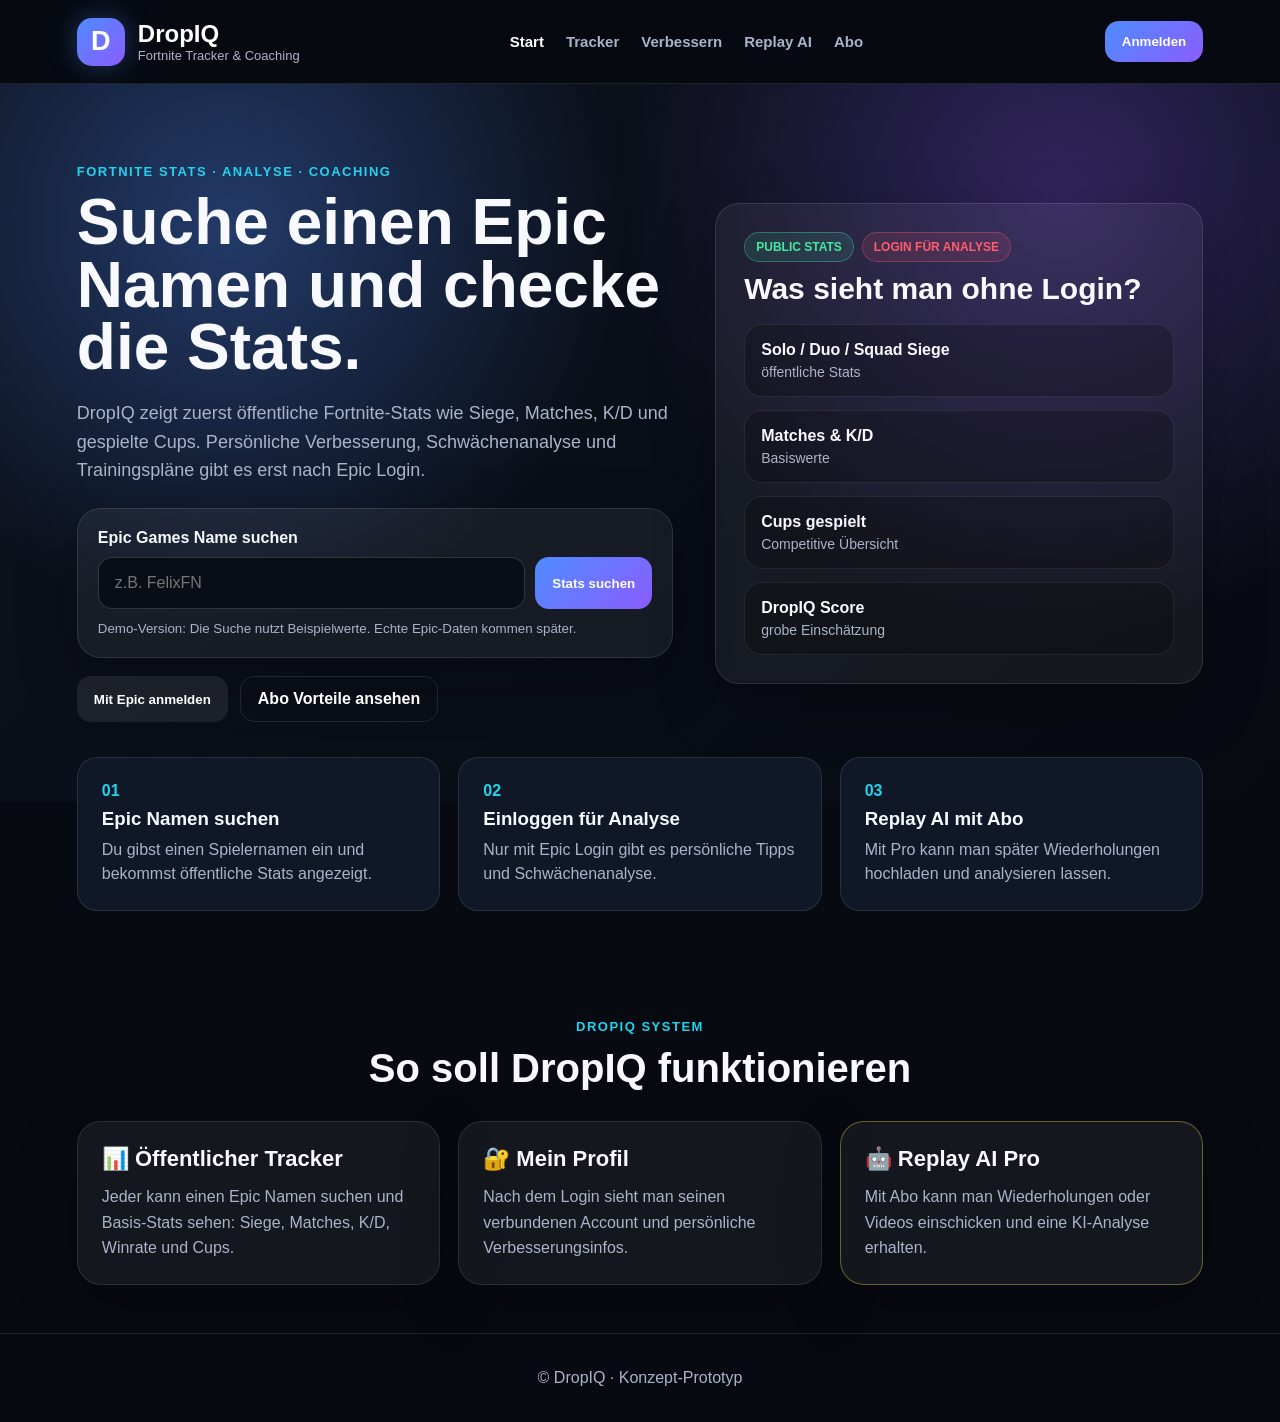
==== commit 7c4dde87: "fg" ====
--- a/index.html
+++ b/index.html
@@ -1,123 +1,45 @@
-<!DOCTYPE html>
-<html lang="de">
-<head>
-  <meta charset="UTF-8" />
-  <meta name="viewport" content="width=device-width, initial-scale=1.0" />
-  <title>DropIQ | Fortnite Coaching Tracker</title>
-  <link rel="stylesheet" href="style.css" />
-</head>
-<body>
+<!DOCTYPE html><html lang="de"><head><meta charset='UTF-8'><meta name='viewport' content='width=device-width, initial-scale=1.0'><link rel='stylesheet' href='style.css'><title>DropIQ</title></head><body>
 
-<header class="site-header">
-  <a class="logo" href="index.html">
-    <div class="logo-icon">D</div>
-    <div>
-      <h1>DropIQ</h1>
-      <span>Fortnite Performance Tracker</span>
-    </div>
-  </a>
-
-  <nav>
-    <a href="index.html" class="active">Start</a>
-    <a href="dashboard.html">Tracker</a>
-    <a href="analysis.html">Analyse</a>
-    <a href="replay.html">Replay AI</a>
-  </nav>
-
-  <button class="login-button" onclick="demoLogin()">Epic Login</button>
+<header class="header">
+  <a href="index.html" class="brand"><div class="brand-icon">D</div><div><strong>DropIQ</strong><span>Fortnite Tracker & Coaching</span></div></a>
+  <nav><a class='active' href='index.html'>Start</a><a class='' href='tracker.html'>Tracker</a><a class='' href='improve.html'>Verbessern</a><a class='' href='replay-ai.html'>Replay AI</a><a class='' href='pricing.html'>Abo</a></nav>
+  <div class="account-area" id="accountArea"></div>
 </header>
 
 <main>
-  <section class="hero main-hero">
-    <div class="hero-content">
-      <p class="eyebrow">TRACKEN · ANALYSIEREN · VERBESSERN</p>
-      <h2>Finde heraus, warum du deine Games verlierst.</h2>
-      <p class="hero-text">
-        DropIQ soll deine Fortnite-Stats nicht nur anzeigen, sondern erklären.
-        Du siehst, wo du gut bist, wo du Fehler machst und woran du als Nächstes arbeiten solltest.
-      </p>
-
-      <div class="search-panel">
-        <label>Epic Games Name</label>
-        <div class="search-row">
-          <input id="epicName" type="text" placeholder="z.B. FelixFN" />
-          <button onclick="openTracker()">Stats anzeigen</button>
-        </div>
-        <small>Demo-Version: Account-Suche und echte Stats kommen später. Aktuell werden Beispielwerte genutzt.</small>
-      </div>
-    </div>
-
-    <div class="hero-card">
-      <div class="status-pill free">FREE ANALYSE</div>
-      <h3>Player Snapshot</h3>
-      <div class="demo-player">
-        <div class="player-avatar">F</div>
-        <div>
-          <strong>FelixFN</strong>
-          <span>PC · Ranked · Last 30 Days</span>
-        </div>
-      </div>
-
-      <div class="demo-stats">
-        <div><span>K/D</span><b>2.18</b></div>
-        <div><span>Wins</span><b>42</b></div>
-        <div><span>Winrate</span><b>9.4%</b></div>
-        <div><span>Score</span><b>78</b></div>
-      </div>
-    </div>
-  </section>
-
-  <section class="info-strip">
-    <div>
-      <b>01</b>
-      <h3>Stats eingeben</h3>
-      <p>Epic-Namen eingeben und Dashboard öffnen.</p>
-    </div>
-    <div>
-      <b>02</b>
-      <h3>Free Analyse</h3>
-      <p>Aim, Rotation, Fights und Endgame bewerten.</p>
-    </div>
-    <div>
-      <b>03</b>
-      <h3>Pro Replay AI</h3>
-      <p>Videoanalyse später nur mit Abo nutzbar.</p>
-    </div>
-  </section>
-
-  <section class="section">
-    <div class="section-title">
-      <p class="eyebrow">DAS KONZEPT</p>
-      <h2>Kein normaler Tracker.</h2>
-      <p>
-        Viele Seiten zeigen nur Zahlen. DropIQ soll dir erklären, was diese Zahlen bedeuten
-        und was du konkret trainieren solltest.
-      </p>
-    </div>
-
-    <div class="cards">
-      <article class="card">
-        <h3>📊 Core Stats</h3>
-        <p>Wins, K/D, Winrate, Matches, Kills und durchschnittliche Platzierung.</p>
-      </article>
-
-      <article class="card">
-        <h3>🧠 Free Analyse</h3>
-        <p>Stärken, Schwächen und Verbesserungsbereiche ohne Abo.</p>
-      </article>
-
-      <article class="card premium-border">
-        <h3>🤖 Replay AI Pro</h3>
-        <p>Gameplay hochladen und KI-Videoanalyse erhalten. Später als Premium-Feature.</p>
-      </article>
-    </div>
-  </section>
-</main>
-
-<footer>
-  <p>© DropIQ · Fortnite Coaching Tracker Konzept</p>
-</footer>
-
-<script src="script.js"></script>
-</body>
-</html>
+<section class="hero">
+ <div>
+  <p class="tag">FORTNITE STATS · ANALYSE · COACHING</p>
+  <h1>Suche einen Epic Namen und checke die Stats.</h1>
+  <p class="lead">DropIQ zeigt zuerst öffentliche Fortnite-Stats wie Siege, Matches, K/D und gespielte Cups. Persönliche Verbesserung, Schwächenanalyse und Trainingspläne gibt es erst nach Epic Login.</p>
+  <div class="search-card">
+    <label>Epic Games Name suchen</label>
+    <div class="search-row"><input id="epicSearch" placeholder="z.B. FelixFN"><button onclick="searchPlayer()">Stats suchen</button></div>
+    <small>Demo-Version: Die Suche nutzt Beispielwerte. Echte Epic-Daten kommen später.</small>
+  </div>
+  <div class="actions"><button onclick="demoLogin()" class="ghost">Mit Epic anmelden</button><a href="pricing.html">Abo Vorteile ansehen</a></div>
+ </div>
+ <div class="hero-panel">
+  <div><span class="badge free">PUBLIC STATS</span><span class="badge locked">LOGIN FÜR ANALYSE</span></div>
+  <h2>Was sieht man ohne Login?</h2>
+  <div class="mini-list">
+   <div><b>Solo / Duo / Squad Siege</b><span>öffentliche Stats</span></div>
+   <div><b>Matches & K/D</b><span>Basiswerte</span></div>
+   <div><b>Cups gespielt</b><span>Competitive Übersicht</span></div>
+   <div><b>DropIQ Score</b><span>grobe Einschätzung</span></div>
+  </div>
+ </div>
+</section>
+<section class="steps">
+ <div><b>01</b><h3>Epic Namen suchen</h3><p>Du gibst einen Spielernamen ein und bekommst öffentliche Stats angezeigt.</p></div>
+ <div><b>02</b><h3>Einloggen für Analyse</h3><p>Nur mit Epic Login gibt es persönliche Tipps und Schwächenanalyse.</p></div>
+ <div><b>03</b><h3>Replay AI mit Abo</h3><p>Mit Pro kann man später Wiederholungen hochladen und analysieren lassen.</p></div>
+</section>
+<section class="section"><div class="title"><p class="tag">DROPIQ SYSTEM</p><h2>So soll DropIQ funktionieren</h2></div>
+ <div class="cards">
+  <article class="card"><h3>📊 Öffentlicher Tracker</h3><p>Jeder kann einen Epic Namen suchen und Basis-Stats sehen: Siege, Matches, K/D, Winrate und Cups.</p></article>
+  <article class="card"><h3>🔐 Mein Profil</h3><p>Nach dem Login sieht man seinen verbundenen Account und persönliche Verbesserungsinfos.</p></article>
+  <article class="card premium"><h3>🤖 Replay AI Pro</h3><p>Mit Abo kann man Wiederholungen oder Videos einschicken und eine KI-Analyse erhalten.</p></article>
+ </div>
+</section>
+</main><footer>© DropIQ · Konzept-Prototyp</footer><script src="script.js"></script></body></html>
--- a/style.css
+++ b/style.css
@@ -1,650 +1 @@
-* {
-  margin: 0;
-  padding: 0;
-  box-sizing: border-box;
-}
-
-:root {
-  --bg: #080b12;
-  --panel: #111827;
-  --panel2: #151d2e;
-  --line: rgba(255,255,255,.1);
-  --text: #f5f7ff;
-  --muted: #aab4c8;
-  --blue: #4f8cff;
-  --purple: #8b5cff;
-  --cyan: #22d3ee;
-  --green: #47e6a1;
-  --yellow: #f4d84a;
-  --red: #ff5d6c;
-}
-
-body {
-  font-family: Arial, Helvetica, sans-serif;
-  background: var(--bg);
-  color: var(--text);
-}
-
-.site-header {
-  min-height: 86px;
-  padding: 18px 6%;
-  background: rgba(8, 11, 18, .92);
-  border-bottom: 1px solid var(--line);
-  display: flex;
-  align-items: center;
-  justify-content: space-between;
-  gap: 28px;
-  position: sticky;
-  top: 0;
-  z-index: 10;
-  backdrop-filter: blur(10px);
-}
-
-.logo {
-  display: flex;
-  align-items: center;
-  gap: 13px;
-  text-decoration: none;
-  color: white;
-}
-
-.logo-icon {
-  width: 48px;
-  height: 48px;
-  background: linear-gradient(135deg, var(--blue), var(--purple));
-  border-radius: 14px;
-  display: grid;
-  place-items: center;
-  font-size: 26px;
-  font-weight: 900;
-  box-shadow: 0 0 28px rgba(79,140,255,.35);
-}
-
-.logo h1 {
-  font-size: 25px;
-  line-height: 1;
-}
-
-.logo span {
-  color: var(--muted);
-  font-size: 13px;
-}
-
-nav {
-  display: flex;
-  gap: 22px;
-  flex-wrap: wrap;
-}
-
-nav a {
-  color: var(--muted);
-  text-decoration: none;
-  font-weight: 700;
-  font-size: 15px;
-}
-
-nav a.active,
-nav a:hover {
-  color: white;
-}
-
-.login-button {
-  border: 1px solid rgba(255,255,255,.14);
-  background: rgba(255,255,255,.06);
-  color: white;
-  padding: 12px 16px;
-  border-radius: 14px;
-  font-weight: 900;
-  cursor: pointer;
-}
-
-.hero,
-.sub-hero {
-  background:
-    radial-gradient(circle at 20% 20%, rgba(79,140,255,.32), transparent 32%),
-    radial-gradient(circle at 82% 18%, rgba(139,92,255,.28), transparent 35%),
-    linear-gradient(135deg, rgba(13,18,30,.92), rgba(8,11,18,.98));
-}
-
-.hero {
-  padding: 80px 6%;
-  min-height: 560px;
-  display: grid;
-  grid-template-columns: 1.15fr .85fr;
-  align-items: center;
-  gap: 40px;
-}
-
-.sub-hero {
-  padding: 70px 6%;
-  min-height: 320px;
-  display: grid;
-  grid-template-columns: 1.2fr .8fr;
-  align-items: center;
-  gap: 28px;
-  border-bottom: 1px solid var(--line);
-}
-
-.premium-hero {
-  background:
-    radial-gradient(circle at 20% 20%, rgba(244,216,74,.20), transparent 32%),
-    radial-gradient(circle at 82% 18%, rgba(139,92,255,.35), transparent 35%),
-    linear-gradient(135deg, rgba(13,18,30,.94), rgba(8,11,18,.98));
-}
-
-.eyebrow {
-  color: var(--cyan);
-  font-size: 13px;
-  font-weight: 900;
-  letter-spacing: 1.6px;
-  margin-bottom: 12px;
-  text-transform: uppercase;
-}
-
-.hero h2,
-.sub-hero h2 {
-  font-size: clamp(38px, 5vw, 72px);
-  line-height: .98;
-  max-width: 820px;
-  margin-bottom: 20px;
-}
-
-.sub-hero h2 {
-  font-size: clamp(34px, 4vw, 58px);
-}
-
-.hero-text,
-.sub-hero p {
-  color: var(--muted);
-  font-size: 18px;
-  line-height: 1.6;
-  max-width: 720px;
-  margin-bottom: 24px;
-}
-
-.search-panel {
-  background: rgba(255,255,255,.06);
-  border: 1px solid var(--line);
-  padding: 20px;
-  border-radius: 22px;
-  max-width: 680px;
-}
-
-.search-panel label {
-  font-weight: 800;
-  margin-bottom: 10px;
-  display: block;
-}
-
-.search-row {
-  display: flex;
-  gap: 10px;
-  margin-bottom: 10px;
-}
-
-.search-row input {
-  flex: 1;
-  padding: 16px;
-  border-radius: 14px;
-  border: 1px solid rgba(255,255,255,.16);
-  background: #090d16;
-  color: white;
-  outline: none;
-  font-size: 16px;
-}
-
-.search-row button,
-.cta-panel a,
-.sub-hero-box button {
-  border: 0;
-  background: linear-gradient(135deg, var(--blue), var(--purple));
-  color: white;
-  padding: 16px 20px;
-  border-radius: 14px;
-  font-weight: 900;
-  cursor: pointer;
-  text-decoration: none;
-  display: inline-block;
-}
-
-.search-panel small {
-  color: var(--muted);
-}
-
-.hero-card,
-.card,
-.panel,
-.stat-card,
-.profile-header,
-.replay-gate,
-.cta-panel,
-.sub-hero-box {
-  background: rgba(255,255,255,.055);
-  border: 1px solid var(--line);
-  border-radius: 24px;
-  box-shadow: 0 20px 60px rgba(0,0,0,.25);
-}
-
-.hero-card,
-.sub-hero-box {
-  padding: 26px;
-}
-
-.sub-hero-box span {
-  color: var(--muted);
-  display: block;
-  margin-bottom: 8px;
-}
-
-.sub-hero-box strong {
-  display: block;
-  font-size: 42px;
-  margin-bottom: 14px;
-}
-
-.premium-box {
-  border-color: rgba(244,216,74,.45);
-}
-
-.hero-card h3 {
-  margin-bottom: 22px;
-  font-size: 24px;
-}
-
-.demo-player,
-.profile-left {
-  display: flex;
-  align-items: center;
-  gap: 16px;
-}
-
-.player-avatar {
-  width: 58px;
-  height: 58px;
-  border-radius: 18px;
-  background: linear-gradient(135deg, var(--yellow), var(--blue));
-  color: #080b12;
-  display: grid;
-  place-items: center;
-  font-weight: 900;
-  font-size: 28px;
-}
-
-.player-avatar.large {
-  width: 82px;
-  height: 82px;
-  font-size: 42px;
-}
-
-.demo-player span,
-.profile-left p,
-.section-title p,
-.card p,
-.replay-gate p,
-.cta-panel p {
-  display: block;
-  color: var(--muted);
-  line-height: 1.55;
-}
-
-.demo-stats {
-  display: grid;
-  grid-template-columns: repeat(2, 1fr);
-  gap: 14px;
-  margin-top: 24px;
-}
-
-.demo-stats div,
-.stat-card {
-  background: rgba(0,0,0,.22);
-  border: 1px solid rgba(255,255,255,.08);
-  padding: 18px;
-  border-radius: 18px;
-}
-
-.demo-stats span,
-.stat-card span,
-.iq-score span {
-  display: block;
-  color: var(--muted);
-  font-size: 13px;
-  margin-bottom: 8px;
-}
-
-.demo-stats b,
-.stat-card b {
-  font-size: 29px;
-}
-
-.status-pill {
-  display: inline-block;
-  padding: 7px 11px;
-  border-radius: 999px;
-  font-size: 12px;
-  font-weight: 900;
-  margin-bottom: 12px;
-}
-
-.status-pill.free {
-  background: rgba(71,230,161,.12);
-  color: var(--green);
-  border: 1px solid rgba(71,230,161,.35);
-}
-
-.status-pill.pro {
-  background: rgba(244,216,74,.12);
-  color: var(--yellow);
-  border: 1px solid rgba(244,216,74,.35);
-}
-
-.info-strip {
-  width: min(1180px, 88%);
-  margin: -45px auto 60px;
-  display: grid;
-  grid-template-columns: repeat(3, 1fr);
-  gap: 18px;
-  position: relative;
-  z-index: 2;
-}
-
-.info-strip div {
-  background: #101827;
-  border: 1px solid var(--line);
-  border-radius: 20px;
-  padding: 24px;
-}
-
-.info-strip b {
-  color: var(--cyan);
-}
-
-.info-strip h3 {
-  margin: 8px 0;
-}
-
-.info-strip p {
-  color: var(--muted);
-  line-height: 1.5;
-}
-
-.section,
-.page {
-  width: min(1180px, 88%);
-  margin: 0 auto;
-  padding: 48px 0;
-}
-
-.section-title {
-  max-width: 760px;
-  margin-bottom: 30px;
-  text-align: center;
-  margin-left: auto;
-  margin-right: auto;
-}
-
-.section-title h2 {
-  font-size: 40px;
-  margin-bottom: 12px;
-}
-
-.cards {
-  display: grid;
-  grid-template-columns: repeat(3, 1fr);
-  gap: 18px;
-}
-
-.card {
-  padding: 24px;
-}
-
-.card h3 {
-  margin-bottom: 12px;
-}
-
-.card.priority,
-.premium-border {
-  border-color: rgba(34,211,238,.5);
-}
-
-.profile-header {
-  padding: 28px;
-  display: flex;
-  justify-content: space-between;
-  gap: 18px;
-  align-items: center;
-  margin-bottom: 22px;
-}
-
-.profile-left h2 {
-  font-size: 44px;
-}
-
-.iq-score {
-  text-align: center;
-  background: rgba(0,0,0,.24);
-  padding: 18px 36px;
-  border-radius: 18px;
-}
-
-.iq-score strong {
-  font-size: 52px;
-}
-
-.stats-grid {
-  display: grid;
-  grid-template-columns: repeat(6, 1fr);
-  gap: 14px;
-  margin-bottom: 22px;
-}
-
-.stat-card small {
-  color: var(--green);
-  font-weight: 800;
-}
-
-.dashboard-grid {
-  display: grid;
-  grid-template-columns: 1.1fr .9fr;
-  gap: 22px;
-}
-
-.panel {
-  padding: 26px;
-}
-
-.panel-head {
-  display: flex;
-  justify-content: space-between;
-  gap: 12px;
-  align-items: start;
-  margin-bottom: 20px;
-}
-
-.panel h3 {
-  font-size: 24px;
-}
-
-.skill {
-  margin-bottom: 18px;
-}
-
-.skill > div:first-child {
-  display: flex;
-  justify-content: space-between;
-  margin-bottom: 8px;
-}
-
-.bar {
-  height: 12px;
-  border-radius: 999px;
-  background: rgba(255,255,255,.09);
-  overflow: hidden;
-}
-
-.bar i {
-  display: block;
-  height: 100%;
-  border-radius: 999px;
-  background: linear-gradient(90deg, var(--blue), var(--purple));
-}
-
-.notice {
-  padding: 16px;
-  border-radius: 16px;
-  margin-bottom: 14px;
-  background: rgba(0,0,0,.22);
-  border: 1px solid var(--line);
-}
-
-.notice p {
-  color: var(--muted);
-  margin-top: 6px;
-  line-height: 1.45;
-}
-
-.notice.bad {
-  border-color: rgba(255,93,108,.45);
-}
-
-.notice.warning {
-  border-color: rgba(244,216,74,.45);
-}
-
-.notice.good {
-  border-color: rgba(71,230,161,.45);
-}
-
-.training-panel {
-  margin-top: 24px;
-}
-
-.training-list {
-  display: grid;
-  gap: 12px;
-}
-
-.training-list div {
-  display: flex;
-  justify-content: space-between;
-  gap: 14px;
-  background: rgba(0,0,0,.22);
-  border-radius: 14px;
-  padding: 15px;
-}
-
-.training-list span {
-  color: var(--muted);
-}
-
-.cta-panel {
-  margin-top: 24px;
-  padding: 28px;
-  display: flex;
-  justify-content: space-between;
-  gap: 18px;
-  align-items: center;
-}
-
-.cta-panel h3 {
-  font-size: 28px;
-  margin-bottom: 8px;
-}
-
-.replay-gate {
-  padding: 32px;
-  margin-bottom: 24px;
-  min-height: 250px;
-  display: grid;
-  place-items: center;
-  text-align: center;
-}
-
-.replay-gate h3 {
-  font-size: 34px;
-  margin-bottom: 12px;
-}
-
-.gate-actions {
-  margin-top: 18px;
-  display: flex;
-  gap: 12px;
-  justify-content: center;
-  flex-wrap: wrap;
-}
-
-.gate-actions button {
-  border: 0;
-  padding: 14px 18px;
-  border-radius: 14px;
-  font-weight: 900;
-  cursor: pointer;
-}
-
-.gate-actions .primary {
-  background: linear-gradient(135deg, var(--blue), var(--purple));
-  color: white;
-}
-
-.gate-actions .secondary {
-  background: rgba(255,255,255,.08);
-  color: white;
-  border: 1px solid var(--line);
-}
-
-.upload-box {
-  border: 2px dashed rgba(255,255,255,.22);
-  border-radius: 20px;
-  padding: 34px;
-  text-align: center;
-  max-width: 560px;
-  margin: 0 auto;
-}
-
-.upload-box strong {
-  display: block;
-  font-size: 23px;
-}
-
-.upload-box span {
-  color: var(--muted);
-}
-
-footer {
-  padding: 35px 6%;
-  text-align: center;
-  color: var(--muted);
-  border-top: 1px solid var(--line);
-}
-
-@media (max-width: 980px) {
-  .site-header {
-    flex-direction: column;
-    align-items: flex-start;
-  }
-
-  .hero,
-  .sub-hero,
-  .dashboard-grid {
-    grid-template-columns: 1fr;
-  }
-
-  .info-strip,
-  .cards,
-  .stats-grid {
-    grid-template-columns: 1fr;
-  }
-
-  .search-row {
-    flex-direction: column;
-  }
-
-  .profile-header,
-  .cta-panel {
-    flex-direction: column;
-    align-items: flex-start;
-  }
-
-  .training-list div {
-    flex-direction: column;
-  }
-}
+*{margin:0;padding:0;box-sizing:border-box}:root{--bg:#070a11;--panel:#111827;--line:rgba(255,255,255,.1);--text:#f7f9ff;--muted:#aab4c8;--blue:#4f8cff;--purple:#8b5cff;--cyan:#22d3ee;--green:#47e6a1;--yellow:#f4d84a;--red:#ff5d6c}body{background:var(--bg);color:var(--text);font-family:Arial,Helvetica,sans-serif}.header{min-height:84px;padding:16px 6%;background:rgba(7,10,17,.92);border-bottom:1px solid var(--line);display:flex;justify-content:space-between;align-items:center;gap:24px;position:sticky;top:0;z-index:10;backdrop-filter:blur(10px)}.brand{display:flex;align-items:center;gap:13px;text-decoration:none;color:white}.brand-icon{width:48px;height:48px;border-radius:15px;background:linear-gradient(135deg,var(--blue),var(--purple));display:grid;place-items:center;font-size:27px;font-weight:900;box-shadow:0 0 28px rgba(79,140,255,.35)}.brand strong{display:block;font-size:24px}.brand span{display:block;font-size:13px;color:var(--muted)}nav{display:flex;gap:22px;flex-wrap:wrap}nav a{color:var(--muted);font-weight:800;text-decoration:none;font-size:15px}nav a.active,nav a:hover{color:white}.account-area{min-width:130px;display:flex;justify-content:flex-end}.account-area button,.account-area a,.search-row button,.actions a,.actions button,.locked-panel button,.gate-actions button,.price button,.small-search button{border:0;border-radius:14px;padding:13px 17px;font-weight:900;cursor:pointer;text-decoration:none;display:inline-block}.account-area button,.search-row button,.small-search button,.gate-actions .primary,.price button,.locked-panel button{background:linear-gradient(135deg,var(--blue),var(--purple));color:white}.account-area a,.ghost,.gate-actions .secondary{background:rgba(255,255,255,.08);color:white;border:1px solid var(--line)}.hero{min-height:585px;padding:80px 6%;display:grid;grid-template-columns:1.1fr .9fr;gap:42px;align-items:center;background:radial-gradient(circle at 18% 20%,rgba(79,140,255,.34),transparent 33%),radial-gradient(circle at 83% 15%,rgba(139,92,255,.30),transparent 36%),linear-gradient(135deg,rgba(13,18,30,.96),rgba(7,10,17,.98))}.tag{color:var(--cyan);font-size:13px;letter-spacing:1.5px;font-weight:900;text-transform:uppercase;margin-bottom:12px}.hero h1,.page-hero h1{font-size:clamp(38px,5vw,72px);line-height:.98;margin-bottom:20px;max-width:850px}.lead,.page-hero p,.card p,.panel p,.hero-panel p,.price li{color:var(--muted);line-height:1.58}.lead{font-size:18px;max-width:720px;margin-bottom:24px}.search-card,.hero-panel,.card,.panel,.stat,.price,.gate-box,.profile-box{background:rgba(255,255,255,.055);border:1px solid var(--line);border-radius:24px;box-shadow:0 20px 60px rgba(0,0,0,.25)}.search-card{padding:20px;max-width:720px}.search-card label{display:block;font-weight:900;margin-bottom:10px}.search-row,.small-search{display:flex;gap:10px;margin-bottom:10px}.search-row input,.small-search input{flex:1;background:#090d16;border:1px solid rgba(255,255,255,.16);border-radius:14px;color:white;padding:16px;outline:none;font-size:16px}.search-card small{color:var(--muted)}.actions{margin-top:18px;display:flex;gap:12px;flex-wrap:wrap}.actions a{background:transparent;color:white;border:1px solid var(--line)}.hero-panel{padding:28px}.badge{display:inline-block;padding:7px 11px;border-radius:999px;font-size:12px;font-weight:900;margin:0 8px 10px 0}.free{background:rgba(71,230,161,.12);color:var(--green);border:1px solid rgba(71,230,161,.35)}.locked{background:rgba(255,93,108,.12);color:var(--red);border:1px solid rgba(255,93,108,.35)}.premium-badge{background:rgba(244,216,74,.13);color:var(--yellow);border:1px solid rgba(244,216,74,.38)}.hero-panel h2{font-size:30px;margin-bottom:18px}.mini-list{display:grid;gap:13px}.mini-list div,.table div{background:rgba(0,0,0,.22);border:1px solid rgba(255,255,255,.08);border-radius:18px;padding:16px}.mini-list span{display:block;color:var(--muted);font-size:14px;margin-top:5px}.steps{width:min(1180px,88%);margin:-45px auto 60px;display:grid;grid-template-columns:repeat(3,1fr);gap:18px;position:relative;z-index:2}.steps div{background:#101827;border:1px solid var(--line);border-radius:20px;padding:24px}.steps b{color:var(--cyan)}.steps h3{margin:8px 0}.steps p{color:var(--muted);line-height:1.5}.section,.page{width:min(1180px,88%);margin:0 auto;padding:48px 0}.title{text-align:center;max-width:760px;margin:0 auto 30px}.title h2{font-size:40px}.cards{display:grid;grid-template-columns:repeat(3,1fr);gap:18px}.card{padding:24px}.card h3{margin-bottom:12px;font-size:22px}.card.premium,.price.pro{border-color:rgba(244,216,74,.38)}.page-hero{min-height:310px;padding:62px 0;display:grid;grid-template-columns:1.1fr .9fr;gap:28px;align-items:center;border-bottom:1px solid var(--line);background:radial-gradient(circle at 18% 25%,rgba(79,140,255,.25),transparent 30%),radial-gradient(circle at 83% 20%,rgba(139,92,255,.25),transparent 34%),linear-gradient(135deg,rgba(13,18,30,.96),rgba(7,10,17,.98))}.premium-hero{background:radial-gradient(circle at 18% 25%,rgba(244,216,74,.18),transparent 30%),radial-gradient(circle at 83% 20%,rgba(139,92,255,.32),transparent 34%),linear-gradient(135deg,rgba(13,18,30,.96),rgba(7,10,17,.98))}.section-head{display:flex;justify-content:space-between;align-items:center;margin-bottom:18px}.section-head h2{font-size:30px}.stats-grid{display:grid;grid-template-columns:repeat(6,1fr);gap:14px;margin-bottom:22px}.stat{padding:18px}.stat span{display:block;color:var(--muted);font-size:13px;margin-bottom:8px}.stat b{display:block;font-size:30px}.stat small{color:var(--green);font-weight:900}.grid2{display:grid;grid-template-columns:1.1fr .9fr;gap:22px}.panel,.gate-box,.profile-box{padding:28px}.panel-head{display:flex;justify-content:space-between;align-items:start;gap:12px;margin-bottom:18px}.panel h2,.gate-box h2,.profile-box h2{font-size:30px;margin-bottom:12px}.table{display:grid;gap:12px}.table div{display:flex;justify-content:space-between;gap:12px}.table span{color:var(--muted)}.locked-panel{border-color:rgba(255,93,108,.35)}.locked-panel button{margin-top:18px}.gate-box{text-align:center;margin-bottom:24px}.gate-actions{display:flex;justify-content:center;gap:12px;flex-wrap:wrap;margin-top:20px}.analysis-grid{display:grid;grid-template-columns:1fr 1fr;gap:22px;margin-top:22px}.skill{margin-bottom:18px}.skill-head{display:flex;justify-content:space-between;margin-bottom:8px}.bar{height:12px;border-radius:999px;background:rgba(255,255,255,.09);overflow:hidden}.bar i{display:block;height:100%;background:linear-gradient(90deg,var(--blue),var(--purple))}.notice{padding:16px;border-radius:16px;margin-bottom:14px;background:rgba(0,0,0,.22);border:1px solid var(--line);text-align:left}.notice.bad{border-color:rgba(255,93,108,.45)}.notice.warn{border-color:rgba(244,216,74,.45)}.notice.good{border-color:rgba(71,230,161,.45)}.profile-box{display:grid;grid-template-columns:auto 1fr auto;gap:20px;align-items:center}.avatar{width:82px;height:82px;border-radius:22px;background:linear-gradient(135deg,var(--yellow),var(--blue));color:#080b12;display:grid;place-items:center;font-weight:900;font-size:42px}.profile-meta span{display:block;color:var(--muted);margin-top:6px}.profile-status{text-align:right}.upload-box{border:2px dashed rgba(255,255,255,.22);border-radius:20px;padding:34px;max-width:560px;margin:22px auto 0}.upload-box strong{display:block;font-size:23px}.upload-box span{display:block;color:var(--muted);margin-top:6px}.pricing-grid{display:grid;grid-template-columns:1fr 1fr;gap:22px}.price{padding:30px}.price h2{font-size:34px;margin-bottom:10px}.price strong{display:block;font-size:34px;margin-bottom:18px}.price ul{list-style:none;display:grid;gap:12px;margin-bottom:22px}.price li::before{content:'✓ ';color:var(--green);font-weight:900}footer{padding:35px 6%;color:var(--muted);text-align:center;border-top:1px solid var(--line)}@media(max-width:980px){.header{flex-direction:column;align-items:flex-start}.account-area{justify-content:flex-start}.hero,.page-hero,.grid2,.analysis-grid,.pricing-grid,.profile-box{grid-template-columns:1fr}.steps,.cards,.stats-grid{grid-template-columns:1fr}.search-row,.small-search{flex-direction:column}.profile-status{text-align:left}}
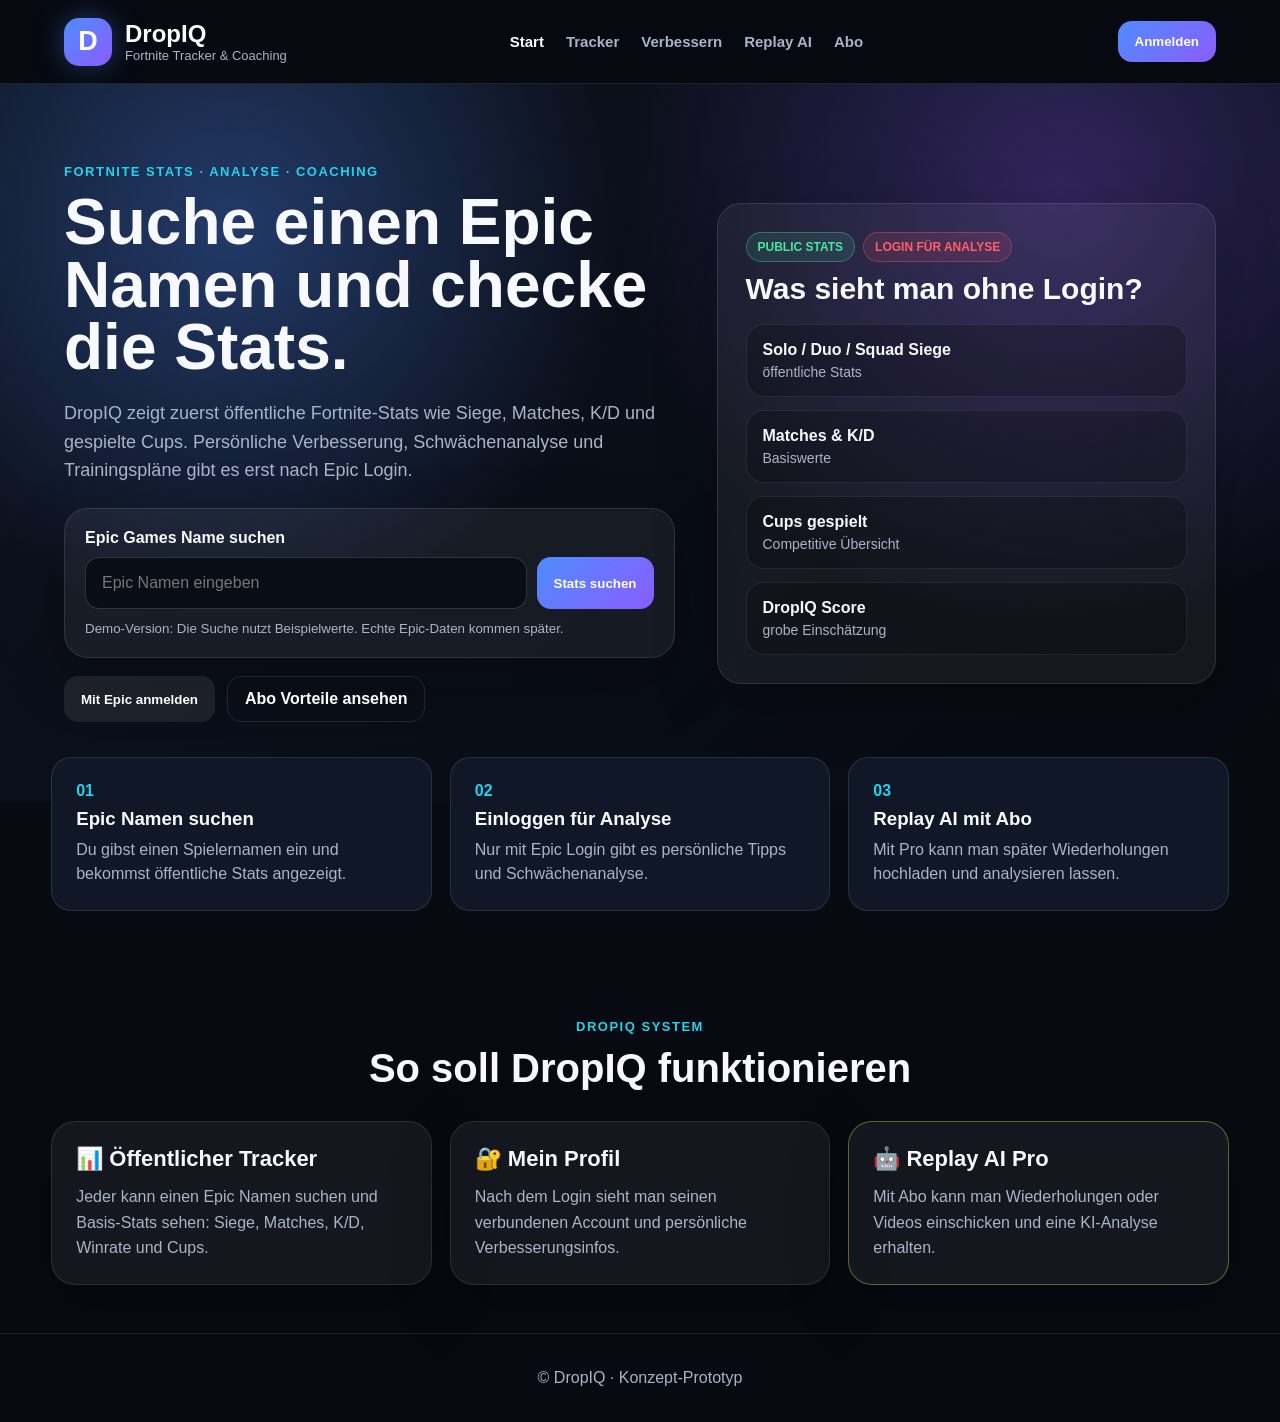
==== commit f62490e7: "jjj" ====
--- a/index.html
+++ b/index.html
@@ -14,7 +14,7 @@
   <p class="lead">DropIQ zeigt zuerst öffentliche Fortnite-Stats wie Siege, Matches, K/D und gespielte Cups. Persönliche Verbesserung, Schwächenanalyse und Trainingspläne gibt es erst nach Epic Login.</p>
   <div class="search-card">
     <label>Epic Games Name suchen</label>
-    <div class="search-row"><input id="epicSearch" placeholder="z.B. FelixFN"><button onclick="searchPlayer()">Stats suchen</button></div>
+    <div class="search-row"><input id="epicSearch" placeholder="Epic Namen eingeben"><button onclick="searchPlayer()">Stats suchen</button></div>
     <small>Demo-Version: Die Suche nutzt Beispielwerte. Echte Epic-Daten kommen später.</small>
   </div>
   <div class="actions"><button onclick="demoLogin()" class="ghost">Mit Epic anmelden</button><a href="pricing.html">Abo Vorteile ansehen</a></div>
--- a/style.css
+++ b/style.css
@@ -1 +1,11 @@
-*{margin:0;padding:0;box-sizing:border-box}:root{--bg:#070a11;--panel:#111827;--line:rgba(255,255,255,.1);--text:#f7f9ff;--muted:#aab4c8;--blue:#4f8cff;--purple:#8b5cff;--cyan:#22d3ee;--green:#47e6a1;--yellow:#f4d84a;--red:#ff5d6c}body{background:var(--bg);color:var(--text);font-family:Arial,Helvetica,sans-serif}.header{min-height:84px;padding:16px 6%;background:rgba(7,10,17,.92);border-bottom:1px solid var(--line);display:flex;justify-content:space-between;align-items:center;gap:24px;position:sticky;top:0;z-index:10;backdrop-filter:blur(10px)}.brand{display:flex;align-items:center;gap:13px;text-decoration:none;color:white}.brand-icon{width:48px;height:48px;border-radius:15px;background:linear-gradient(135deg,var(--blue),var(--purple));display:grid;place-items:center;font-size:27px;font-weight:900;box-shadow:0 0 28px rgba(79,140,255,.35)}.brand strong{display:block;font-size:24px}.brand span{display:block;font-size:13px;color:var(--muted)}nav{display:flex;gap:22px;flex-wrap:wrap}nav a{color:var(--muted);font-weight:800;text-decoration:none;font-size:15px}nav a.active,nav a:hover{color:white}.account-area{min-width:130px;display:flex;justify-content:flex-end}.account-area button,.account-area a,.search-row button,.actions a,.actions button,.locked-panel button,.gate-actions button,.price button,.small-search button{border:0;border-radius:14px;padding:13px 17px;font-weight:900;cursor:pointer;text-decoration:none;display:inline-block}.account-area button,.search-row button,.small-search button,.gate-actions .primary,.price button,.locked-panel button{background:linear-gradient(135deg,var(--blue),var(--purple));color:white}.account-area a,.ghost,.gate-actions .secondary{background:rgba(255,255,255,.08);color:white;border:1px solid var(--line)}.hero{min-height:585px;padding:80px 6%;display:grid;grid-template-columns:1.1fr .9fr;gap:42px;align-items:center;background:radial-gradient(circle at 18% 20%,rgba(79,140,255,.34),transparent 33%),radial-gradient(circle at 83% 15%,rgba(139,92,255,.30),transparent 36%),linear-gradient(135deg,rgba(13,18,30,.96),rgba(7,10,17,.98))}.tag{color:var(--cyan);font-size:13px;letter-spacing:1.5px;font-weight:900;text-transform:uppercase;margin-bottom:12px}.hero h1,.page-hero h1{font-size:clamp(38px,5vw,72px);line-height:.98;margin-bottom:20px;max-width:850px}.lead,.page-hero p,.card p,.panel p,.hero-panel p,.price li{color:var(--muted);line-height:1.58}.lead{font-size:18px;max-width:720px;margin-bottom:24px}.search-card,.hero-panel,.card,.panel,.stat,.price,.gate-box,.profile-box{background:rgba(255,255,255,.055);border:1px solid var(--line);border-radius:24px;box-shadow:0 20px 60px rgba(0,0,0,.25)}.search-card{padding:20px;max-width:720px}.search-card label{display:block;font-weight:900;margin-bottom:10px}.search-row,.small-search{display:flex;gap:10px;margin-bottom:10px}.search-row input,.small-search input{flex:1;background:#090d16;border:1px solid rgba(255,255,255,.16);border-radius:14px;color:white;padding:16px;outline:none;font-size:16px}.search-card small{color:var(--muted)}.actions{margin-top:18px;display:flex;gap:12px;flex-wrap:wrap}.actions a{background:transparent;color:white;border:1px solid var(--line)}.hero-panel{padding:28px}.badge{display:inline-block;padding:7px 11px;border-radius:999px;font-size:12px;font-weight:900;margin:0 8px 10px 0}.free{background:rgba(71,230,161,.12);color:var(--green);border:1px solid rgba(71,230,161,.35)}.locked{background:rgba(255,93,108,.12);color:var(--red);border:1px solid rgba(255,93,108,.35)}.premium-badge{background:rgba(244,216,74,.13);color:var(--yellow);border:1px solid rgba(244,216,74,.38)}.hero-panel h2{font-size:30px;margin-bottom:18px}.mini-list{display:grid;gap:13px}.mini-list div,.table div{background:rgba(0,0,0,.22);border:1px solid rgba(255,255,255,.08);border-radius:18px;padding:16px}.mini-list span{display:block;color:var(--muted);font-size:14px;margin-top:5px}.steps{width:min(1180px,88%);margin:-45px auto 60px;display:grid;grid-template-columns:repeat(3,1fr);gap:18px;position:relative;z-index:2}.steps div{background:#101827;border:1px solid var(--line);border-radius:20px;padding:24px}.steps b{color:var(--cyan)}.steps h3{margin:8px 0}.steps p{color:var(--muted);line-height:1.5}.section,.page{width:min(1180px,88%);margin:0 auto;padding:48px 0}.title{text-align:center;max-width:760px;margin:0 auto 30px}.title h2{font-size:40px}.cards{display:grid;grid-template-columns:repeat(3,1fr);gap:18px}.card{padding:24px}.card h3{margin-bottom:12px;font-size:22px}.card.premium,.price.pro{border-color:rgba(244,216,74,.38)}.page-hero{min-height:310px;padding:62px 0;display:grid;grid-template-columns:1.1fr .9fr;gap:28px;align-items:center;border-bottom:1px solid var(--line);background:radial-gradient(circle at 18% 25%,rgba(79,140,255,.25),transparent 30%),radial-gradient(circle at 83% 20%,rgba(139,92,255,.25),transparent 34%),linear-gradient(135deg,rgba(13,18,30,.96),rgba(7,10,17,.98))}.premium-hero{background:radial-gradient(circle at 18% 25%,rgba(244,216,74,.18),transparent 30%),radial-gradient(circle at 83% 20%,rgba(139,92,255,.32),transparent 34%),linear-gradient(135deg,rgba(13,18,30,.96),rgba(7,10,17,.98))}.section-head{display:flex;justify-content:space-between;align-items:center;margin-bottom:18px}.section-head h2{font-size:30px}.stats-grid{display:grid;grid-template-columns:repeat(6,1fr);gap:14px;margin-bottom:22px}.stat{padding:18px}.stat span{display:block;color:var(--muted);font-size:13px;margin-bottom:8px}.stat b{display:block;font-size:30px}.stat small{color:var(--green);font-weight:900}.grid2{display:grid;grid-template-columns:1.1fr .9fr;gap:22px}.panel,.gate-box,.profile-box{padding:28px}.panel-head{display:flex;justify-content:space-between;align-items:start;gap:12px;margin-bottom:18px}.panel h2,.gate-box h2,.profile-box h2{font-size:30px;margin-bottom:12px}.table{display:grid;gap:12px}.table div{display:flex;justify-content:space-between;gap:12px}.table span{color:var(--muted)}.locked-panel{border-color:rgba(255,93,108,.35)}.locked-panel button{margin-top:18px}.gate-box{text-align:center;margin-bottom:24px}.gate-actions{display:flex;justify-content:center;gap:12px;flex-wrap:wrap;margin-top:20px}.analysis-grid{display:grid;grid-template-columns:1fr 1fr;gap:22px;margin-top:22px}.skill{margin-bottom:18px}.skill-head{display:flex;justify-content:space-between;margin-bottom:8px}.bar{height:12px;border-radius:999px;background:rgba(255,255,255,.09);overflow:hidden}.bar i{display:block;height:100%;background:linear-gradient(90deg,var(--blue),var(--purple))}.notice{padding:16px;border-radius:16px;margin-bottom:14px;background:rgba(0,0,0,.22);border:1px solid var(--line);text-align:left}.notice.bad{border-color:rgba(255,93,108,.45)}.notice.warn{border-color:rgba(244,216,74,.45)}.notice.good{border-color:rgba(71,230,161,.45)}.profile-box{display:grid;grid-template-columns:auto 1fr auto;gap:20px;align-items:center}.avatar{width:82px;height:82px;border-radius:22px;background:linear-gradient(135deg,var(--yellow),var(--blue));color:#080b12;display:grid;place-items:center;font-weight:900;font-size:42px}.profile-meta span{display:block;color:var(--muted);margin-top:6px}.profile-status{text-align:right}.upload-box{border:2px dashed rgba(255,255,255,.22);border-radius:20px;padding:34px;max-width:560px;margin:22px auto 0}.upload-box strong{display:block;font-size:23px}.upload-box span{display:block;color:var(--muted);margin-top:6px}.pricing-grid{display:grid;grid-template-columns:1fr 1fr;gap:22px}.price{padding:30px}.price h2{font-size:34px;margin-bottom:10px}.price strong{display:block;font-size:34px;margin-bottom:18px}.price ul{list-style:none;display:grid;gap:12px;margin-bottom:22px}.price li::before{content:'✓ ';color:var(--green);font-weight:900}footer{padding:35px 6%;color:var(--muted);text-align:center;border-top:1px solid var(--line)}@media(max-width:980px){.header{flex-direction:column;align-items:flex-start}.account-area{justify-content:flex-start}.hero,.page-hero,.grid2,.analysis-grid,.pricing-grid,.profile-box{grid-template-columns:1fr}.steps,.cards,.stats-grid{grid-template-columns:1fr}.search-row,.small-search{flex-direction:column}.profile-status{text-align:left}}+*{margin:0;padding:0;box-sizing:border-box}:root{--bg:#070a11;--panel:#111827;--line:rgba(255,255,255,.1);--text:#f7f9ff;--muted:#aab4c8;--blue:#4f8cff;--purple:#8b5cff;--cyan:#22d3ee;--green:#47e6a1;--yellow:#f4d84a;--red:#ff5d6c}body{background:var(--bg);color:var(--text);font-family:Arial,Helvetica,sans-serif}.header{min-height:84px;padding:16px 6%;background:rgba(7,10,17,.92);border-bottom:1px solid var(--line);display:flex;justify-content:space-between;align-items:center;gap:24px;position:sticky;top:0;z-index:10;backdrop-filter:blur(10px)}.brand{display:flex;align-items:center;gap:13px;text-decoration:none;color:white}.brand-icon{width:48px;height:48px;border-radius:15px;background:linear-gradient(135deg,var(--blue),var(--purple));display:grid;place-items:center;font-size:27px;font-weight:900;box-shadow:0 0 28px rgba(79,140,255,.35)}.brand strong{display:block;font-size:24px}.brand span{display:block;font-size:13px;color:var(--muted)}nav{display:flex;gap:22px;flex-wrap:wrap}nav a{color:var(--muted);font-weight:800;text-decoration:none;font-size:15px}nav a.active,nav a:hover{color:white}.account-area{min-width:130px;display:flex;justify-content:flex-end}.account-area button,.account-area a,.search-row button,.actions a,.actions button,.locked-panel button,.gate-actions button,.price button,.small-search button{border:0;border-radius:14px;padding:13px 17px;font-weight:900;cursor:pointer;text-decoration:none;display:inline-block}.account-area button,.search-row button,.small-search button,.gate-actions .primary,.price button,.locked-panel button{background:linear-gradient(135deg,var(--blue),var(--purple));color:white}.account-area a,.ghost,.gate-actions .secondary{background:rgba(255,255,255,.08);color:white;border:1px solid var(--line)}.hero{min-height:585px;padding:80px 6%;display:grid;grid-template-columns:1.1fr .9fr;gap:42px;align-items:center;background:radial-gradient(circle at 18% 20%,rgba(79,140,255,.34),transparent 33%),radial-gradient(circle at 83% 15%,rgba(139,92,255,.30),transparent 36%),linear-gradient(135deg,rgba(13,18,30,.96),rgba(7,10,17,.98))}.tag{color:var(--cyan);font-size:13px;letter-spacing:1.5px;font-weight:900;text-transform:uppercase;margin-bottom:12px}.hero h1,.page-hero h1{font-size:clamp(38px,5vw,72px);line-height:.98;margin-bottom:20px;max-width:850px}.lead,.page-hero p,.card p,.panel p,.hero-panel p,.price li{color:var(--muted);line-height:1.58}.lead{font-size:18px;max-width:720px;margin-bottom:24px}.search-card,.hero-panel,.card,.panel,.stat,.price,.gate-box,.profile-box{background:rgba(255,255,255,.055);border:1px solid var(--line);border-radius:24px;box-shadow:0 20px 60px rgba(0,0,0,.25)}.search-card{padding:20px;max-width:720px}.search-card label{display:block;font-weight:900;margin-bottom:10px}.search-row,.small-search{display:flex;gap:10px;margin-bottom:10px}.search-row input,.small-search input{flex:1;background:#090d16;border:1px solid rgba(255,255,255,.16);border-radius:14px;color:white;padding:16px;outline:none;font-size:16px}.search-card small{color:var(--muted)}.actions{margin-top:18px;display:flex;gap:12px;flex-wrap:wrap}.actions a{background:transparent;color:white;border:1px solid var(--line)}.hero-panel{padding:28px}.badge{display:inline-block;padding:7px 11px;border-radius:999px;font-size:12px;font-weight:900;margin:0 8px 10px 0}.free{background:rgba(71,230,161,.12);color:var(--green);border:1px solid rgba(71,230,161,.35)}.locked{background:rgba(255,93,108,.12);color:var(--red);border:1px solid rgba(255,93,108,.35)}.premium-badge{background:rgba(244,216,74,.13);color:var(--yellow);border:1px solid rgba(244,216,74,.38)}.hero-panel h2{font-size:30px;margin-bottom:18px}.mini-list{display:grid;gap:13px}.mini-list div,.table div{background:rgba(0,0,0,.22);border:1px solid rgba(255,255,255,.08);border-radius:18px;padding:16px}.mini-list span{display:block;color:var(--muted);font-size:14px;margin-top:5px}.steps{width:min(1180px,88%);margin:-45px auto 60px;display:grid;grid-template-columns:repeat(3,1fr);gap:18px;position:relative;z-index:2}.steps div{background:#101827;border:1px solid var(--line);border-radius:20px;padding:24px}.steps b{color:var(--cyan)}.steps h3{margin:8px 0}.steps p{color:var(--muted);line-height:1.5}.section,.page{width:min(1180px,88%);margin:0 auto;padding:48px 0}.title{text-align:center;max-width:760px;margin:0 auto 30px}.title h2{font-size:40px}.cards{display:grid;grid-template-columns:repeat(3,1fr);gap:18px}.card{padding:24px}.card h3{margin-bottom:12px;font-size:22px}.card.premium,.price.pro{border-color:rgba(244,216,74,.38)}.page-hero{min-height:310px;padding:62px 0;display:grid;grid-template-columns:1.1fr .9fr;gap:28px;align-items:center;border-bottom:1px solid var(--line);background:radial-gradient(circle at 18% 25%,rgba(79,140,255,.25),transparent 30%),radial-gradient(circle at 83% 20%,rgba(139,92,255,.25),transparent 34%),linear-gradient(135deg,rgba(13,18,30,.96),rgba(7,10,17,.98))}.premium-hero{background:radial-gradient(circle at 18% 25%,rgba(244,216,74,.18),transparent 30%),radial-gradient(circle at 83% 20%,rgba(139,92,255,.32),transparent 34%),linear-gradient(135deg,rgba(13,18,30,.96),rgba(7,10,17,.98))}.section-head{display:flex;justify-content:space-between;align-items:center;margin-bottom:18px}.section-head h2{font-size:30px}.stats-grid{display:grid;grid-template-columns:repeat(6,1fr);gap:14px;margin-bottom:22px}.stat{padding:18px}.stat span{display:block;color:var(--muted);font-size:13px;margin-bottom:8px}.stat b{display:block;font-size:30px}.stat small{color:var(--green);font-weight:900}.grid2{display:grid;grid-template-columns:1.1fr .9fr;gap:22px}.panel,.gate-box,.profile-box{padding:28px}.panel-head{display:flex;justify-content:space-between;align-items:start;gap:12px;margin-bottom:18px}.panel h2,.gate-box h2,.profile-box h2{font-size:30px;margin-bottom:12px}.table{display:grid;gap:12px}.table div{display:flex;justify-content:space-between;gap:12px}.table span{color:var(--muted)}.locked-panel{border-color:rgba(255,93,108,.35)}.locked-panel button{margin-top:18px}.gate-box{text-align:center;margin-bottom:24px}.gate-actions{display:flex;justify-content:center;gap:12px;flex-wrap:wrap;margin-top:20px}.analysis-grid{display:grid;grid-template-columns:1fr 1fr;gap:22px;margin-top:22px}.skill{margin-bottom:18px}.skill-head{display:flex;justify-content:space-between;margin-bottom:8px}.bar{height:12px;border-radius:999px;background:rgba(255,255,255,.09);overflow:hidden}.bar i{display:block;height:100%;background:linear-gradient(90deg,var(--blue),var(--purple))}.notice{padding:16px;border-radius:16px;margin-bottom:14px;background:rgba(0,0,0,.22);border:1px solid var(--line);text-align:left}.notice.bad{border-color:rgba(255,93,108,.45)}.notice.warn{border-color:rgba(244,216,74,.45)}.notice.good{border-color:rgba(71,230,161,.45)}.profile-box{display:grid;grid-template-columns:auto 1fr auto;gap:20px;align-items:center}.avatar{width:82px;height:82px;border-radius:22px;background:linear-gradient(135deg,var(--yellow),var(--blue));color:#080b12;display:grid;place-items:center;font-weight:900;font-size:42px}.profile-meta span{display:block;color:var(--muted);margin-top:6px}.profile-status{text-align:right}.upload-box{border:2px dashed rgba(255,255,255,.22);border-radius:20px;padding:34px;max-width:560px;margin:22px auto 0}.upload-box strong{display:block;font-size:23px}.upload-box span{display:block;color:var(--muted);margin-top:6px}.pricing-grid{display:grid;grid-template-columns:1fr 1fr;gap:22px}.price{padding:30px}.price h2{font-size:34px;margin-bottom:10px}.price strong{display:block;font-size:34px;margin-bottom:18px}.price ul{list-style:none;display:grid;gap:12px;margin-bottom:22px}.price li::before{content:'✓ ';color:var(--green);font-weight:900}footer{padding:35px 6%;color:var(--muted);text-align:center;border-top:1px solid var(--line)}@media(max-width:980px){.header{flex-direction:column;align-items:flex-start}.account-area{justify-content:flex-start}.hero,.page-hero,.grid2,.analysis-grid,.pricing-grid,.profile-box{grid-template-columns:1fr}.steps,.cards,.stats-grid{grid-template-columns:1fr}.search-row,.small-search{flex-direction:column}.profile-status{text-align:left}}
+
+/* Layout fixes: less chopped, wider, no fake player view */
+.page,.section,.steps{width:min(1320px,92%)}
+.page-hero{border-radius:26px;overflow:hidden;margin-bottom:28px;padding-left:42px;padding-right:42px}
+.header{padding-left:5%;padding-right:5%}
+.hero{padding-left:5%;padding-right:5%}
+.stats-grid{grid-template-columns:repeat(6,minmax(130px,1fr))}
+.stat{min-height:118px}
+#noPlayerGate{margin-bottom:24px}
+@media(max-width:980px){.page-hero{padding-left:24px;padding-right:24px}}
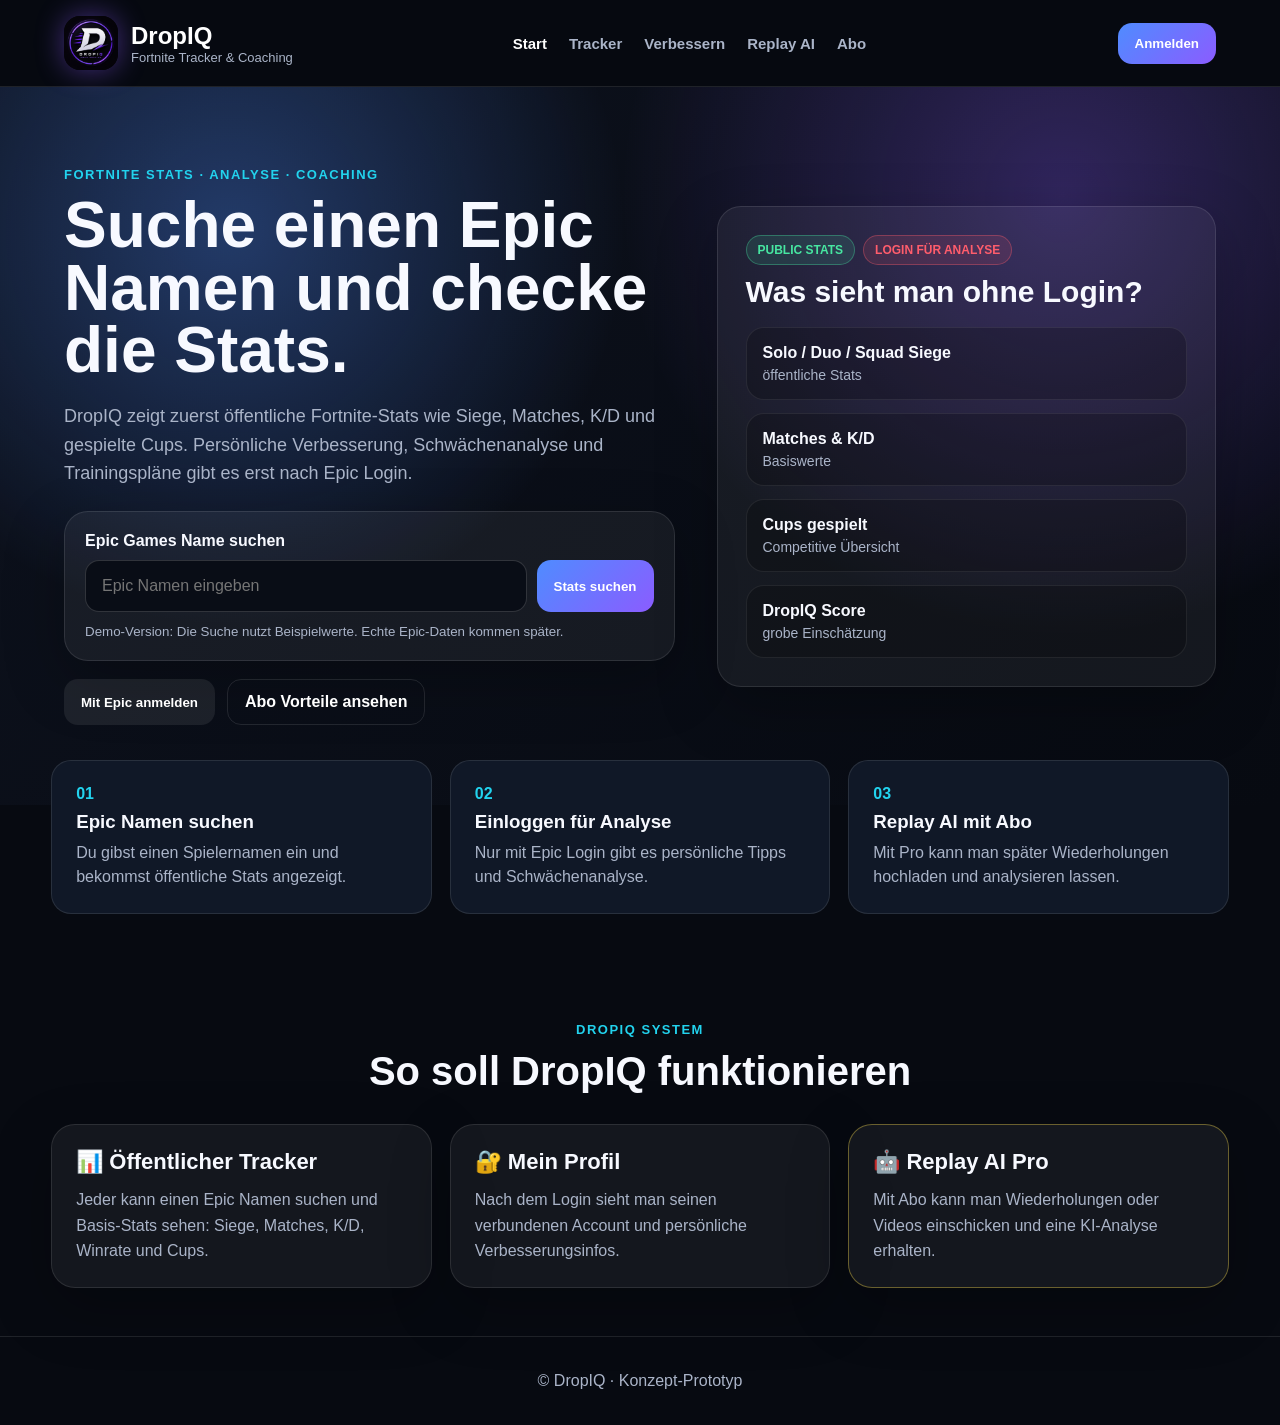
==== commit 47228706: "ää" ====
--- a/index.html
+++ b/index.html
@@ -1,7 +1,7 @@
 <!DOCTYPE html><html lang="de"><head><meta charset='UTF-8'><meta name='viewport' content='width=device-width, initial-scale=1.0'><link rel='stylesheet' href='style.css'><title>DropIQ</title></head><body>
 
 <header class="header">
-  <a href="index.html" class="brand"><div class="brand-icon">D</div><div><strong>DropIQ</strong><span>Fortnite Tracker & Coaching</span></div></a>
+  <a href="index.html" class="brand"><img src="dropiq-logo.png" alt="DropIQ Logo" class="brand-logo"><div><strong>DropIQ</strong><span>Fortnite Tracker & Coaching</span></div></a>
   <nav><a class='active' href='index.html'>Start</a><a class='' href='tracker.html'>Tracker</a><a class='' href='improve.html'>Verbessern</a><a class='' href='replay-ai.html'>Replay AI</a><a class='' href='pricing.html'>Abo</a></nav>
   <div class="account-area" id="accountArea"></div>
 </header>
--- a/style.css
+++ b/style.css
@@ -9,3 +9,12 @@
 .stat{min-height:118px}
 #noPlayerGate{margin-bottom:24px}
 @media(max-width:980px){.page-hero{padding-left:24px;padding-right:24px}}
+
+.brand-logo{
+  width:54px;
+  height:54px;
+  border-radius:16px;
+  object-fit:cover;
+  box-shadow:0 0 28px rgba(139,92,255,.45);
+}
+.brand-icon{display:none!important;}
